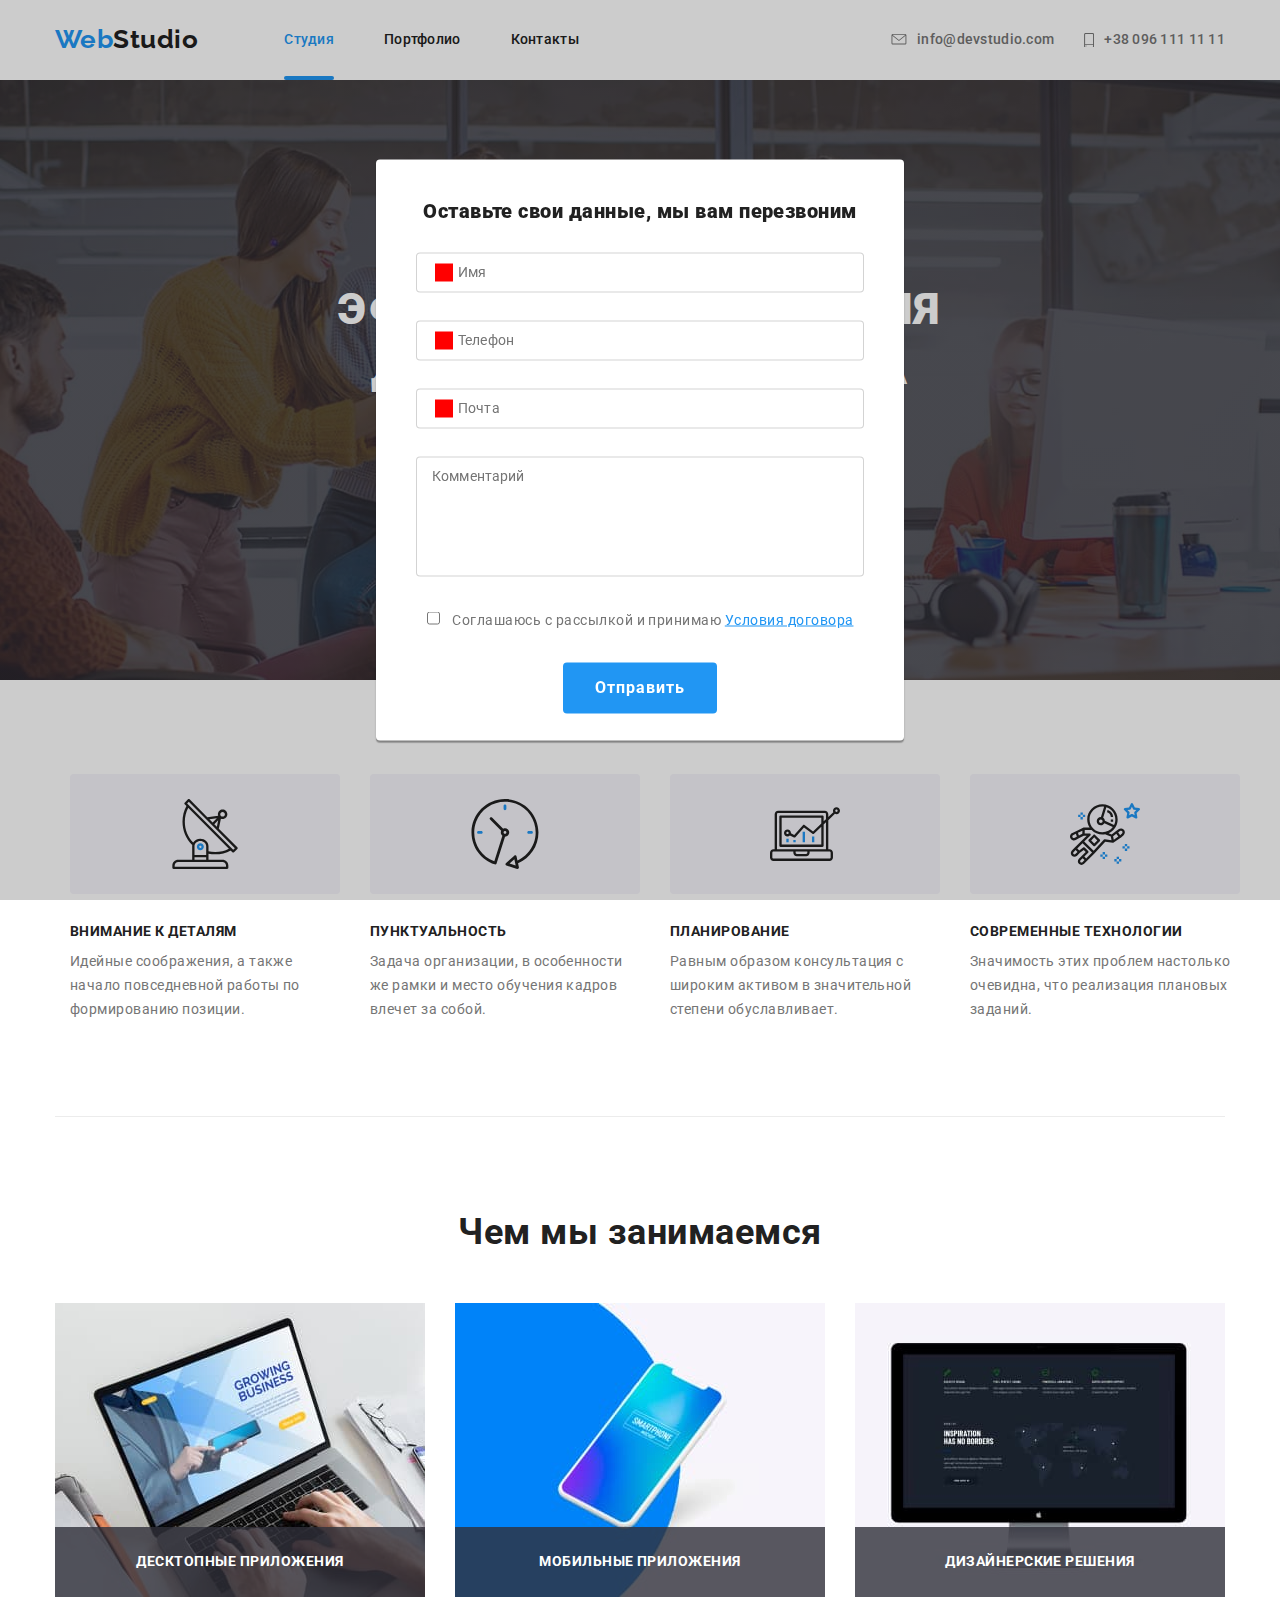
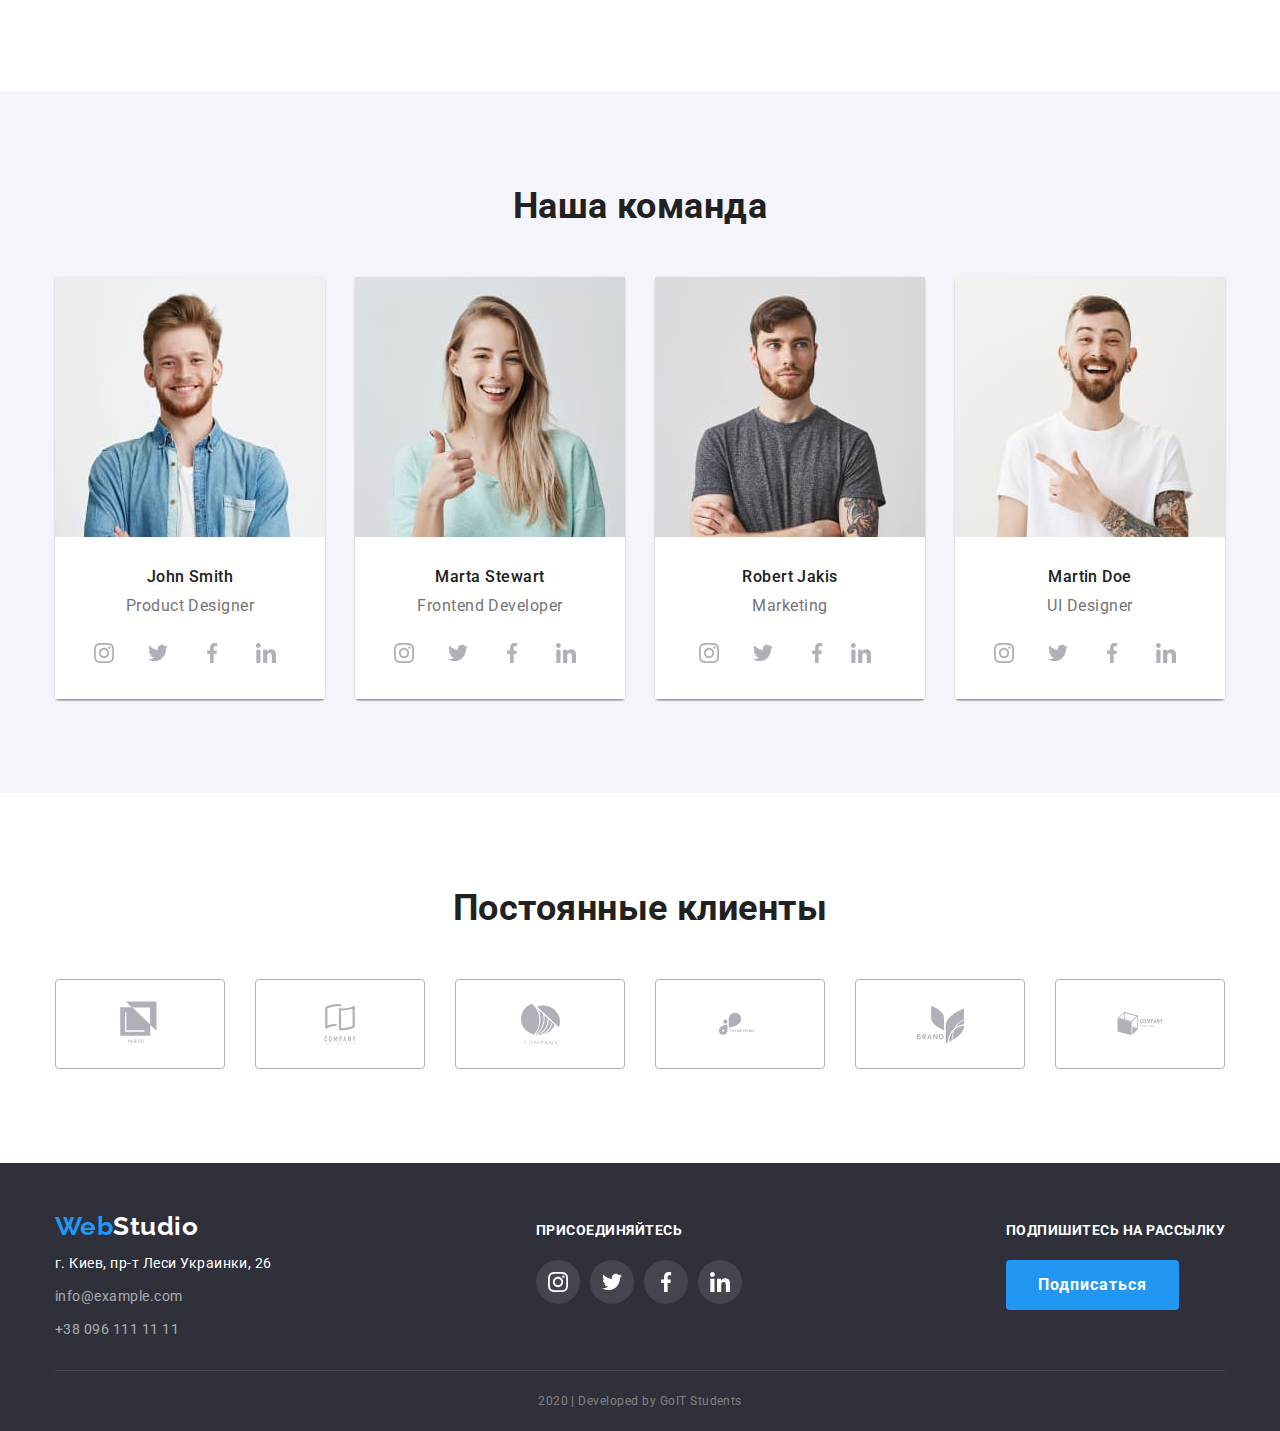
==== index.html @ 38ef2744 "modal" ====
<!DOCTYPE html>
<html lang="ru">
  <head>
    <meta charset="UTF-8" />
    <meta name="viewport" content="width=device-width, initial-scale=1.0" />
    <title>Document</title>
    <link
      href="https://fonts.googleapis.com/css2?family=Raleway:wght@700&family=Roboto:wght@400;500;700;900&display=swap"
      rel="stylesheet"
    />
    <link
      rel="stylesheet"
      href="https://cdnjs.cloudflare.com/ajax/libs/modern-normalize/0.6.0/modern-normalize.min.css"
    />
    <link rel="stylesheet" href="./css/styles.css" />
  </head>
  <body>
    <!--site header-->
    <header class="page-header">
      <div class="container main-nav">
        <nav class="nav">
          <a href="./index.html" class="logo">
            <span class="accent">Web</span>Studio
          </a>
          <ul class="site-nav">
            <li class="item">
              <a class="link current" href="">Студия </a>
            </li>
            <li class="item">
              <a class="link" href="./portfolio.html">Портфолио </a>
            </li>
            <li class="item">
              <a class="link" href="">Контакты </a>
            </li>
          </ul>
        </nav>

        <ul class="contact">
          <li class="item">
            <a class="link" href="mailto:info@devstudio.com">
              <svg class="link-icon" width="16" height="11.2">
                <use href="./images/sprite.svg#icon-envelope"></use>
              </svg>
              info@devstudio.com
            </a>
          </li>
          <li class="item">
            <a class="link" href="tel:+380961111111">
              <svg class="link-icon" width="10" height="14.94">
                <use href="./images/sprite.svg#icon-smartphone"></use>
              </svg>
              +38 096 111 11 11
            </a>
          </li>
        </ul>
      </div>
    </header>

    <main>
      <!--Hero-->
      <section class="hero">
        <div class="overlay">
          <h1 class="hero-title">
            эффективные решения <br />
            для вашего бизнеса
          </h1>
          <button data-modal-open>Заказать услугу</button>
        </div>
      </section>

      <!--Features-->
      <div class="container">
        <section class="section border">
          <!-- <h2 class="section-title">Приемущества</h2> -->
          <ul class="container features">
            <li class="item">
              <div class="features-block">
                <svg class="features-icon">
                  <use href="./images/sprite.svg#icon-antenna"></use>
                </svg>
              </div>
              <h3 class="section-subtitle">Внимание к деталям</h3>
              <p class="section-text">
                Идейные соображения, а также начало повседневной работы по
                формированию позиции.
              </p>
            </li>
            <li class="item">
              <div class="features-block">
                <svg class="features-icon">
                  <use href="./images/sprite.svg#icon-clock"></use>
                </svg>
              </div>
              <h3 class="section-subtitle">Пунктуальность</h3>
              <p class="section-text">
                Задача организации, в особенности же рамки и место обучения
                кадров влечет за собой.
              </p>
            </li>
            <li class="item">
              <div class="features-block">
                <svg class="features-icon">
                  <use href="./images/sprite.svg#icon-diagram"></use>
                </svg>
              </div>
              <h3 class="section-subtitle">Планирование</h3>
              <p class="section-text">
                Равным образом консультация с широким активом в значительной
                степени обуславливает.
              </p>
            </li>
            <li class="item">
              <div class="features-block">
                <svg class="features-icon">
                  <use href="./images/sprite.svg#icon-astronaut"></use>
                </svg>
              </div>
              <h3 class="section-subtitle">Современные технологии</h3>
              <p class="section-text">
                Значимость этих проблем настолько очевидна, что реализация
                плановых заданий.
              </p>
            </li>
          </ul>
        </section>
      </div>
      <section class="section">
        <div class="container">
          <h2 class="section-title">Чем мы занимаемся</h2>
          <ul class="works">
            <li class="item">
              <a href="">
                <div class="desktop"></div>
                <div class="section-caption">
                  <p class="caption-text">Десктопные приложения</p>
                </div>
              </a>
            </li>
            <li class="item">
              <a href="">
                <div class="mobile"></div>
                <div class="section-caption">
                  <p class="caption-text">Мобильные приложения</p>
                </div>
              </a>
            </li>
            <li class="item">
              <a href="">
                <div class="design"></div>
                <div class="section-caption">
                  <p class="caption-text">Дизайнерские решения</p>
                </div>
              </a>
            </li>
          </ul>
        </div>
      </section>

      <!--Team-->
      <section class="section our">
        <div class="container">
          <h2 class="section-title">Наша команда</h2>
          <ul class="team">
            <li class="item">
              <img
                class="team-foto"
                src="./images/John_Smith.jpg"
                alt="John Smith на фото"
              />
              <div class="team-cards">
                <h3 class="section-heading">John Smith</h3>
                <p class="section-headline">Product Designer</p>
                <ul class="team-social">
                  <li class="team-link">
                    <a href="" class="social-block">
                      <svg width="20" height="20" class="social-links">
                        <use href="./images/sprite.svg#icon-instagram"></use>
                      </svg>
                    </a>
                  </li>
                  <li class="team-link">
                    <a href="" aria-label="иконка твиттер" class="social-block">
                      <svg width="20" height="20" class="social-links">
                        <use href="./images/sprite.svg#icon-twitter"></use>
                      </svg>
                    </a>
                  </li>
                  <li class="team-link">
                    <a href="" aria-label="иконка фейсбук" class="social-block">
                      <svg width="20" height="20" class="social-links">
                        <use href="./images/sprite.svg#icon-facebook"></use>
                      </svg>
                    </a>
                  </li>
                  <li class="team-link">
                    <a
                      href=""
                      aria-label="иконка линкедин"
                      class="social-block"
                    >
                      <svg width="20" height="20" class="social-links">
                        <use href="./images/sprite.svg#icon-linkedin"></use>
                      </svg>
                    </a>
                  </li>
                </ul>
              </div>
            </li>

            <li class="item">
              <img
                class="team-foto"
                src="./images/Marta_Stewart.jpg"
                alt="Marta Stewart на фото"
              />
              <div class="team-cards">
                <h3 class="section-heading">Marta Stewart</h3>
                <p class="section-headline">Frontend Developer</p>
                <ul class="team-social">
                  <li class="team-link">
                    <a href="" class="social-block">
                      <svg width="20" height="20" class="social-links">
                        <use href="./images/sprite.svg#icon-instagram"></use>
                      </svg>
                    </a>
                  </li>
                  <li class="team-link">
                    <a href="" class="social-block">
                      <svg width="20" height="20" class="social-links">
                        <use href="./images/sprite.svg#icon-twitter"></use>
                      </svg>
                    </a>
                  </li>
                  <li class="team-link">
                    <a href="" class="social-block">
                      <svg width="20" height="20" class="social-links">
                        <use href="./images/sprite.svg#icon-facebook"></use>
                      </svg>
                    </a>
                  </li>
                  <li class="team-link">
                    <a href="" class="social-block">
                      <svg width="20" height="20" class="social-links">
                        <use href="./images/sprite.svg#icon-linkedin"></use>
                      </svg>
                    </a>
                  </li>
                </ul>
              </div>
            </li>

            <li class="item">
              <img
                class="team-foto"
                src="./images/Robert_Jakis.jpg"
                alt="Robert Jakis на фото"
              />
              <div class="team-cards">
                <h3 class="section-heading">Robert Jakis</h3>
                <p class="section-headline">Marketing</p>
                <ul class="team-social">
                  <li class="team-link">
                    <a
                      href=""
                      aria-label="иконка instagtam"
                      class="social-block"
                    >
                      <svg width="20" height="20" class="social-links">
                        <use href="./images/sprite.svg#icon-instagram"></use>
                      </svg>
                    </a>
                  </li>
                  <li class="team-link">
                    <a href="" class="social-block">
                      <svg width="20" height="20" class="social-links">
                        <use href="./images/sprite.svg#icon-twitter"></use>
                      </svg>
                    </a>
                  </li>
                  <li class="link">
                    <a href="" class="social-block">
                      <svg width="20" height="20" class="social-links">
                        <use href="./images/sprite.svg#icon-facebook"></use>
                      </svg>
                    </a>
                  </li>
                  <li class="team-link">
                    <a href="" class="social-block">
                      <svg width="20" height="20" class="social-links">
                        <use href="./images/sprite.svg#icon-linkedin"></use>
                      </svg>
                    </a>
                  </li>
                </ul>
              </div>
            </li>

            <li class="item">
              <img
                class="team-foto"
                src="./images/Martin_Doe.jpg"
                alt="Martin Doe на фото"
              />
              <div class="team-cards">
                <h3 class="section-heading">Martin Doe</h3>
                <p class="section-headline">UI Designer</p>
                <ul class="team-social">
                  <li class="team-link">
                    <a href="" class="social-block">
                      <svg width="20" height="20" class="social-links">
                        <use href="./images/sprite.svg#icon-instagram"></use>
                      </svg>
                    </a>
                  </li>
                  <li class="team-link">
                    <a href="" class="social-block">
                      <svg width="20" height="20" class="social-links">
                        <use href="./images/sprite.svg#icon-twitter"></use>
                      </svg>
                    </a>
                  </li>
                  <li class="team-link">
                    <a href="" class="social-block">
                      <svg width="20" height="20" class="social-links">
                        <use href="./images/sprite.svg#icon-facebook"></use>
                      </svg>
                    </a>
                  </li>
                  <li class="team-link">
                    <a href="" class="social-block">
                      <svg width="20" height="20" class="social-links">
                        <use href="./images/sprite.svg#icon-linkedin"></use>
                      </svg>
                    </a>
                  </li>
                </ul>
              </div>
            </li>
          </ul>
        </div>
      </section>

      <!--Clients-->
      <section class="section">
        <div class="container">
          <h2 class="section-title">Постоянные клиенты</h2>
          <ul class="clients">
            <li class="company">
              <a href="" class="client-block">
                <svg width="44.27" height="49.23">
                  <use href="./images/sprite.svg#icon-Client1"></use>
                </svg>
              </a>
            </li>
            <li class="company">
              <a href="" class="client-block">
                <svg width="40" height="52">
                  <use href="./images/sprite.svg#icon-Client2"></use>
                </svg>
              </a>
            </li>
            <li class="company">
              <a href="" class="client-block">
                <svg width="41" height="42.6">
                  <use href="./images/sprite.svg#icon-Client3"></use>
                </svg>
              </a>
            </li>
            <li class="company">
              <a href="" class="client-block">
                <svg width="79.66" height="42.02">
                  <use href="./images/sprite.svg#icon-Client4"></use>
                </svg>
              </a>
            </li>
            <li class="company">
              <a href="" class="client-block">
                <svg width="59" height="47">
                  <use href="./images/sprite.svg#icon-Client5"></use>
                </svg>
              </a>
            </li>
            <li class="company">
              <a href="" class="client-block">
                <svg width="88.48" height="45.44">
                  <use href="./images/sprite.svg#icon-Client6"></use>
                </svg>
              </a>
            </li>
          </ul>
        </div>
      </section>
    </main>
    <!--Footer-->
    <footer class="footer">
      <div class="container footer-main">
        <div class="footer-item">
          <div class="footer-nav">
            <a class="logo" href="./index.html">
              <span class="accent">Web</span>Studio
            </a>
          </div>
          <ul class="footer-contact">
            <li class="adress">г. Киев, пр-т Леси Украинки, 26</li>
            <li>
              <a class="mail" href="mailto:info@devstudio.com">
                info@example.com
              </a>
            </li>
            <li>
              <a class="phone" href="tel:+380961111111"> +38 096 111 11 11 </a>
            </li>
          </ul>
        </div>
        <div class="footer-social">
          <div class="social">
            <p class="title">присоединяйтесь</p>
          </div>
          <ul class="social-icon">
            <li class="footer-icon">
              <a href="" class="footer-block">
                <svg width="20" height="20" class="footer-links">
                  <use href="./images/sprite.svg#icon-instagram"></use>
                </svg>
              </a>
            </li>
            <li class="footer-icon">
              <a href="" class="footer-block">
                <svg width="20" height="20" class="footer-links">
                  <use href="./images/sprite.svg#icon-twitter"></use>
                </svg>
              </a>
            </li>
            <li class="footer-icon">
              <a href="" class="footer-block">
                <svg width="20" height="20" class="footer-links">
                  <use href="./images/sprite.svg#icon-facebook"></use>
                </svg>
              </a>
            </li>
            <li class="footer-icon">
              <a href="" class="footer-block">
                <svg width="20" height="20" class="footer-links">
                  <use href="./images/sprite.svg#icon-linkedin"></use>
                </svg>
              </a>
            </li>
          </ul>
        </div>
          <div class="footer-subscription">
            <div class="subscription">
              <div>
                <p class="title">подпишитесь на рассылку</p>
              </div>
                <div>
                  <a href="" class="footer-button">Подписаться</a>
                </div>
            </div>
          </div>
        </div>
          <div class="container copyright">
            <p class="copyright">2020 | Developed by GoIT Students</p>
          </div>
        
    </footer>

    <!--Modal-->

    <div class="backdrop data-modal">
      <div class="modal">
        <form class="js-speaker-form" autocomplete="off">
          <div class="form-text">
            <b>Оставьте свои данные, мы вам перезвоним</b>
          </div>
          <div class="form-field">
            <input type="text"  class="form-input" name="name" id="name" placeholder=" ">
            <label for="name" class="form-label">Имя</label>
            <span class="form-icon"></span>
          </div>
          <div class="form-field">
            <input type="tel" class="form-input" name="tel" id="tel" placeholder=" ">
            <label for="tel" class="form-label">Телефон</label>
            <span class="form-icon"></span>
          </div>
          <div class="form-field">
            <input type="email" class="form-input" name="mail" id="mail" placeholder=" ">
            <label for="mail" class="form-label">Почта</label>
            <span class="form-icon"></span>
          </div>
          <div class="form-field">
            <textarea name="comment" class="form-textarea" id="comment" placeholder=" "></textarea>
            <label for="comment" class="form-comment">Комментарий</label>
          </div>
          <div class="form-policy">
            <input type="checkbox" name="policy" id="policy" placeholder=" ">
            <label for="policy">Соглашаюсь с рассылкой и принимаю
              <a href="" class="contract">Условия договора</a>
            </label>
          </div>
        
          <button class="button" type="submit">Отправить</button>
        </form>
      </div>
    </div>

    <!-- Script -->

    <script src="./js/modal.js"> 
    </script>
    </body>
  </body>
</html>
---- css/styles.css ----
/* main text color #212121 */

/* secondary text color #757575 */

/* background color #FFFFFF * /

/* secondary background color #F5F4FA */

/* accent color #2196F3 * /

/* footer navigation color rgba(255, 255, 255, 0.6) * /

/* coryright color rgba(255, 255, 255, 0.4) */

:root {
  --primary-text-color: #212121;
  --secondary-text-color: #757575;
  --background-color: #ffffff;
  --secondary-background-color: #f5f4fa;
  --accent-color: #2196f3;
  --footer-navigation-color: rgba(255, 255, 255, 0.6);
  --copyright-color: rgba(255, 255, 255, 0.4);
  --icon-color: #afb1b8;
}

/* Html */
html {
  box-sizing: border-box;
}
*,
*::before,
*::after {
  box-sizing: inherit;
}

/* Container */
.container {
  margin-left: auto;
  margin-right: auto;
  width: 1200px;
  padding-left: 15px;
  padding-right: 15px;
  /* outline: 1px solid red; */
}

/* Body */
body {
  font-family: Roboto, sans-serif;
  letter-spacing: 0.03em;

  color: var(--primary-text-color);
  background-color: var(--background-color);
}

/* ul */
ul {
  padding: 0px;
  margin: 0px;

  list-style: none;
}

a {
  text-decoration: none;
}

img {
  display: block;
  max-width: 100%;
  height: auto;
}

/* Logo */
.logo {
  font-family: Raleway, sans-serif;
  font-weight: 700;
  font-size: 26px;
  line-height: 1.2;

  color: var(--primary-text-color);

  transition: color 250ms cubic-bezier(0.4, 0, 0.2, 1);
}

.logo .accent {
  color: var(--accent-color);
}

.logo:focus {
  color: var(--accent-color);
}

/* Site-nav */
.site-nav {
  display: flex;
  margin-left: 86px;
}

.site-nav .item + .item {
  margin-left: 50px;
}

.site-nav .link {
  display: block;
  padding-top: 32px;
  padding-bottom: 32px;

  font-weight: 500;
  font-size: 14px;
  line-height: 1.14;
  letter-spacing: 0.02em;

  transition: color 250ms cubic-bezier(0.4, 0, 0.2, 1);

  color: var(--primary-text-color);
}

.site-nav .link:hover,
.site-nav .link:focus,
.site-nav .link:active {
  color: var(--accent-color);
}

.site-nav .link.current {
  position: relative;

  color: var(--accent-color);
}

.site-nav .link.current::after {
  position: absolute;
  bottom: 0px;
  border-radius: 2px;

  content: "";
  display: block;
  width: 100%;
  height: 4px;

  background-color: var(--accent-color);
}

/* Contact */
.contact {
  display: flex;
  margin-left: auto;
  align-items: center;
  justify-content: center;
}

.contact .item {
  display: flex;
}

.contact .item + .item {
  margin-left: 30px;
}

.contact .link {
  display: flex;
  align-items: center;
  justify-content: center;

  font-weight: 500;
  font-size: 14px;
  line-height: 1.14;
  letter-spacing: 0.02em;

  color: var(--secondary-text-color);

  transition: color 250ms cubic-bezier(0.4, 0, 0.2, 1);
}

.contact .link:hover,
.contact .link:focus {
  color: var(--accent-color);
}

.link-icon {
  fill: currentColor;
  margin-right: 10px;
}

/* Site header */
.main-nav {
  display: flex;
  align-items: center;
  justify-content: center;
}

.nav {
  display: flex;
  align-items: center;
}

/* Hero */

.hero-title {
  display: block;
  margin-top: 0px;
  margin-bottom: 56px;
  padding-top: 200px;

  font-weight: 900;
  font-size: 44px;
  line-height: 1.36;
  letter-spacing: 0.06em;
  text-transform: uppercase;

  color: var(--background-color);
}

.overlay {
  max-width: 1600px;
  height: 600px;
  margin-left: auto;
  margin-right: auto;

  background-size: cover;
  text-align: center;
  background-repeat: no-repeat;
  background-position: center;

  background-image: linear-gradient(
      rgba(47, 48, 58, 0.8),
      rgba(47, 48, 58, 0.8)
    ),
    url("../images/Header_img.jpg");
}

/* Modal */

.backdrop {
  position: fixed;
  top: 0;
  left: 0;

  width: 100%;
  height: 100%;

  background: rgba(0, 0, 0, 0.2);
}

.backdrop.is-hidden {
  opacity: 0;
  pointer-events: none;
}

.modal {
  position: absolute;
  top: 50%;
  left: 50%;
  transform: translate(-50%, -50%);

  width: 528px;
  height: 581px;

  border-radius: 4px;

  background: var(--background-color);
  box-shadow: 0px 2px 1px rgba(0, 0, 0, 0.2), 0px 1px 1px rgba(0, 0, 0, 0.14),
    0px 1px 3px rgba(0, 0, 0, 0.12);
}

form {
  margin-left: auto;
  margin-right: auto;
  padding: 40px;
  text-align: center;
}

.form-input {
  border-radius: 4px;
  padding-left: 42px;

  border: 1px solid rgba(33, 33, 33, 0.2);
  transition: border 250ms cubic-bezier(0.4, 0, 0.2, 1);
}

.form-input:focus,
.form-input:not(:placeholder-shown) {
  border: 1px solid var(--accent-color);
}

.form-input:focus + .form-label,
.form-input:not(:placeholder-shown) + .form-label {
  transform: translate(-26px, -40px);
  color: var(--accent-color);
}

.form-input:focus ~ .form-icon {
  background-color: var(--accent-color);
}

.form-label {
  position: absolute;
  top: 50%;
  left: 42px;
  transform: translateY(-50%);

  font-size: 14px;
  line-height: 1.14;
  letter-spacing: 0.01em;

  color: var(--secondary-text-color);

  transition: transform 250ms cubic-bezier(0.4, 0, 0.2, 1),
    color 250ms cubic-bezier(0.4, 0, 0.2, 1);
}

.form-icon {
  display: inline-block;

  position: absolute;
  top: 50%;
  left: 19px;
  transform: translateY(-50%);

  width: 18px;
  height: 18px;
  background-color: red;
}

.form-text {
  margin-top: 0;
  margin-bottom: 30px;

  text-align: center;
  font-weight: 700;
  font-size: 20px;
  line-height: 1.15;
}

.form-field {
  position: relative;
  margin-bottom: 28px;
}

.form-field input {
  width: 100%;
  height: 40px;

  border-radius: 4px;
}

textarea {
  box-sizing: border-box;
  width: 100%;
  height: 120px;
  resize: none;

  border-radius: 4px;

  border: 1px solid rgba(33, 33, 33, 0.2);
}

.form-textarea {
  position: relative;
  border-radius: 4px;

  border: 1px solid rgba(33, 33, 33, 0.2);
  transition: border 250ms cubic-bezier(0.4, 0, 0.2, 1);
}

.form-textarea:focus,
.form-textarea:not(:placeholder-shown) {
  border: 1px solid var(--accent-color);
}

.form-comment {
  position: absolute;
  top: 12px;
  left: 16px;

  font-size: 14px;
  line-height: 1.14;
  letter-spacing: 0.01em;

  color: var(--secondary-text-color);

  transition: transform 250ms cubic-bezier(0.4, 0, 0.2, 1),
    color 250ms cubic-bezier(0.4, 0, 0.2, 1);
}

.form-textarea:focus + .form-comment,
.form-textarea:not(:placeholder-shown) + .form-comment {
  transform: translateY(-32px);
  color: var(--accent-color);
}

.form-policy {
  margin-bottom: 30px;
}

.form-policy input[type="checkbox"] {
  margin: 0;
  padding: 0;
  margin-right: 8.48px;
}

.form-policy label {
  margin: 0;
  padding: 0;

  font-size: 14px;
  line-height: 1.7;

  color: var(--secondary-text-color);
}

.contract {
  text-decoration: underline;
  color: var(--accent-color);
}

/* Button */
button {
  padding: 6px 22px;

  border: 0px;
  border-radius: 4px;

  font-family: inherit;

  transition: color 250ms cubic-bezier(0.4, 0, 0.2, 1),
    background-color 250ms cubic-bezier(0.4, 0, 0.2, 1);

  color: var(--primary-text-color);
  background-color: var(--secondary-background-color);
}

button:last-child {
  margin-right: 0px;
}

button:hover,
button:focus {
  color: var(--background-color);
  background-color: var(--accent-color);
}

.button {
  display: inline-block;
  padding: 10px 32px;
  border-radius: 4px;

  font-weight: 700;
  font-size: 16px;
  line-height: 1.9;
  text-align: center;
  letter-spacing: 0.06em;

  color: var(--background-color);
  background-color: var(--accent-color);

  transition: color 250ms cubic-bezier(0.4, 0, 0.2, 1);
}

.button:focus {
  color: var(--accent-color);
}

.button-form {
  display: inline-block;
  padding: 10px 55px 10px 56px;
  border-radius: 4px;

  font-weight: 700;
  font-size: 16px;
  line-height: 1.9;
  text-align: center;
  letter-spacing: 0.06em;

  color: var(--background-color);
  background-color: var(--accent-color);

  box-shadow: 0px 4px 4px rgba(0, 0, 0, 0.15);

  transition: color 250ms cubic-bezier(0.4, 0, 0.2, 1);
}

.button-form:focus {
  color: var(--accent-color);
}

/* Features */
.features {
  display: flex;
  justify-content: center;
}
.features .item {
  width: 270px;
  margin-right: 30px;
}
.features .item:last-child {
  margin-right: 0px;
}

.features-block {
  display: flex;
  align-items: center;
  justify-content: center;

  margin-bottom: 30px;
  width: 270px;
  height: 120px;

  background-color: var(--secondary-background-color);
  border-radius: 4px;
}

.features-icon {
  width: 70px;
  height: 70px;
}

.section.border {
  border-bottom: 1px solid #ececec;
}

.section {
  padding-top: 94px;
  padding-bottom: 94px;
}

.section-title {
  margin-top: 0px;
  margin-bottom: 50px;

  font-weight: 700;
  font-size: 36px;
  line-height: 1.17;
  text-align: center;
}

.section-subtitle {
  margin-top: 0px;
  margin-bottom: 10px;

  font-weight: 700;
  font-size: 14px;
  line-height: 1.14;
  text-transform: uppercase;
}

.section-text {
  margin-top: 0px;
  margin-bottom: 0px;

  font-size: 14px;
  line-height: 1.71;

  color: var(--secondary-text-color);
}

.works {
  display: flex;
}

.works .item {
  position: relative;

  margin-right: 30px;
}
.works .item:last-child {
  margin-right: 0px;
}

.desktop {
  width: 370px;
  height: 294px;

  background-image: url("../images/Desktop_applications.jpg");
}

.mobile {
  width: 370px;
  height: 294px;

  background-image: url("../images/Mobile_applications.jpg");
}

.design {
  width: 370px;
  height: 294px;

  background-image: url("../images/Design_solutions.jpg");
}

.section-caption {
  position: absolute;
  bottom: 0;
  width: 100%;

  padding: 27px 0px;

  font-weight: 700;
  font-size: 14px;
  line-height: 1.14;
  text-align: center;
  text-transform: uppercase;

  color: var(--background-color);
  background-color: rgba(47, 48, 58, 0.8);
}

.caption-text {
  margin-top: 0px;
  margin-bottom: 0px;
}

/* Team */
.section.our {
  background-color: var(--secondary-background-color);
}

.team {
  display: flex;
}

.team > .item:last-child {
  margin-right: 0px;
}

.team > .item {
  margin-right: 30px;

  box-shadow: 0px 2px 1px rgba(0, 0, 0, 0.2), 0px 1px 1px rgba(0, 0, 0, 0.14),
    0px 1px 3px rgba(0, 0, 0, 0.12);
  border-radius: 4px;
}

.team-cards {
  height: 162px;

  background-color: #fff;
}

.team-social .link:last-child {
  margin-right: 0px;
}

.social-block {
  display: flex;
  align-items: center;
  justify-content: center;
  width: 44px;
  height: 44px;
  border-radius: 50%;

  fill: var(--icon-color);
  background-color: var(--background-color);

  transition: fill 250ms cubic-bezier(0.4, 0, 0.2, 1),
    background-color 250ms cubic-bezier(0.4, 0, 0.2, 1);
}

.social-block:hover,
.social-block:focus {
  fill: var(--background-color);
  background-color: var(--accent-color);
}

.section-heading {
  margin-top: 0px;
  margin-bottom: 10px;
  padding-top: 30px;

  font-weight: 500;
  font-size: 16px;
  line-height: 1.19;
  text-align: center;
}

.section-headline {
  margin-top: 0px;
  margin-bottom: 16px;

  font-size: 16px;
  line-height: 1.19;
  text-align: center;

  color: var(--secondary-text-color);
}

/* Clients */

.clients {
  display: flex;
}
.clients > .company {
  display: flex;
  margin-right: 30px;
  text-align: center;
}
.clients > .company:last-child {
  margin-right: 0px;
}

.client-block {
  display: flex;
  align-items: center;
  justify-content: center;

  width: 170px;
  height: 90px;
  border-radius: 4px;

  transition: fill 250ms cubic-bezier(0.4, 0, 0.2, 1),
    border 250ms cubic-bezier(0.4, 0, 0.2, 1);

  fill: var(--icon-color);
  border: 1px solid var(--icon-color);
}

.client-block:hover,
.client-block:focus {
  fill: var(--accent-color);
  border: 1px solid var(--accent-color);
}

/* Footer */

.footer {
  background-color: #2f303a;
}

.footer-main {
  display: flex;
  align-items: baseline;
  justify-content: space-between;

  background-color: #2f303a;
}

.team-social {
  display: flex;
  justify-content: center;
}

.team-social .team-link {
  margin-right: 10px;
}

.footer .logo {
  display: inline-block;
  margin-bottom: 10px;
  padding-top: 48px;

  transition: color 250ms cubic-bezier(0.4, 0, 0.2, 1);

  color: var(--background-color);
}

.footer .logo:focus {
  color: var(--accent-color);
}

.footer-contact .adress {
  display: block;
  margin-bottom: 9px;
  margin-top: 0px;

  font-size: 14px;
  line-height: 1.71;

  color: var(--background-color);
}

.footer-contact .mail {
  display: block;
  margin-bottom: 9px;
  margin-top: 0px;

  font-size: 14px;
  line-height: 1.71;

  color: var(--footer-navigation-color);
}

.footer-contact .phone {
  display: block;
  margin-bottom: 28px;
  margin-top: 0px;

  font-size: 14px;
  line-height: 1.71;

  color: var(--footer-navigation-color);
}

.social-icon {
  display: flex;
}

.social-icon > .footer-icon:last-child {
  margin-right: 0px;
}

.social-icon > .footer-icon {
  margin-right: 10px;
}

.footer-block {
  display: flex;
  align-items: center;
  justify-content: center;
  width: 44px;
  height: 44px;
  border-radius: 50%;

  fill: var(--background-color);
  background-color: rgba(255, 255, 255, 0.1);

  transition: fill 250ms cubic-bezier(0.4, 0, 0.2, 1),
    background-color 250ms cubic-bezier(0.4, 0, 0.2, 1);
}

.footer-block:hover,
.footer-block:focus {
  fill: var(--background-color);
  background-color: var(--accent-color);
}

.footer .title {
  display: inline-block;
  margin-bottom: 21px;
  margin-top: 0px;

  font-weight: 700;
  font-size: 14px;
  line-height: 1.14;
  text-transform: uppercase;

  color: var(--background-color);
}

.footer-button {
  display: inline-block;
  padding: 10px 32px;
  border-radius: 4px;

  font-weight: 700;
  font-size: 16px;
  line-height: 1.9;
  text-align: center;
  letter-spacing: 0.06em;

  color: var(--background-color);
  background-color: var(--accent-color);
}

.footer .copyright {
  text-align: center;

  font-size: 12px;
  line-height: 2;

  color: var(--copyright-color);
}

.container .copyright {
  display: flex;
  justify-content: center;
  padding-top: 18px;
  padding-bottom: 18px;
  margin-top: 0px;
  margin-bottom: 0px;

  border-top: 1px solid rgba(255, 255, 255, 0.1);
}

/* Portfolio.html */
.portfolio.page-header {
  border-bottom: 1px solid #ececec;
}

.portfolio.main {
  padding-top: 93px;
  padding-bottom: 94px;
}

.filter-button {
  display: flex;
  justify-content: center;
  margin-bottom: 50px;
}
.filter-button > .item + .item {
  margin-left: 8px;
}

.filter {
  display: flex;
  flex-wrap: wrap;
}

.filter .card {
  width: 370px;
  margin-right: 30px;
  margin-bottom: 30px;
}

.filter .card:nth-child(3n) {
  margin-right: 0px;
}
.filter .card:nth-last-child(-n + 3) {
  margin-bottom: 0px;
}

.card:hover,
.card:focus {
  box-shadow: 1px 4px 6px rgba(0, 0, 0, 0.16), 0px 4px 4px rgba(0, 0, 0, 0.06),
    0px 1px 1px rgba(0, 0, 0, 0.12);
}

.card {
  margin-right: 8px;
  border-radius: 4px;

  transition: box-shadow 250ms cubic-bezier(0.4, 0, 0.2, 1);
}

.card:last-child {
  margin-right: 0px;
}

.card-link {
  display: block;
}

.card-link:hover .description,
.card-link:focus .description {
  transform: translateY(0);
}

.card-foto {
  position: relative;

  overflow: hidden;
}

.card-content {
  padding: 24px 20px;
  border: 1px solid #eeeeee;
}

.filter .title {
  margin-top: 0px;
  margin-bottom: 4px;

  font-weight: 700;
  font-size: 18px;
  line-height: 2;
  letter-spacing: 0.06em;

  color: var(--primary-text-color);
}

.filter .text {
  margin-top: 0px;
  margin-bottom: 0px;

  font-size: 16px;
  line-height: 1.88;

  color: var(--secondary-text-color);
}

.description {
  position: absolute;
  top: 0;
  margin: 0;
  padding: 63px 24px;
  width: 100%;
  height: 100%;

  font-size: 18px;
  line-height: 1.56;

  transform: translateY(100%);

  transition: transform 250ms cubic-bezier(0.4, 0, 0.2, 1);

  color: var(--background-color);
  background-color: rgba(33, 150, 243, 0.9);
}
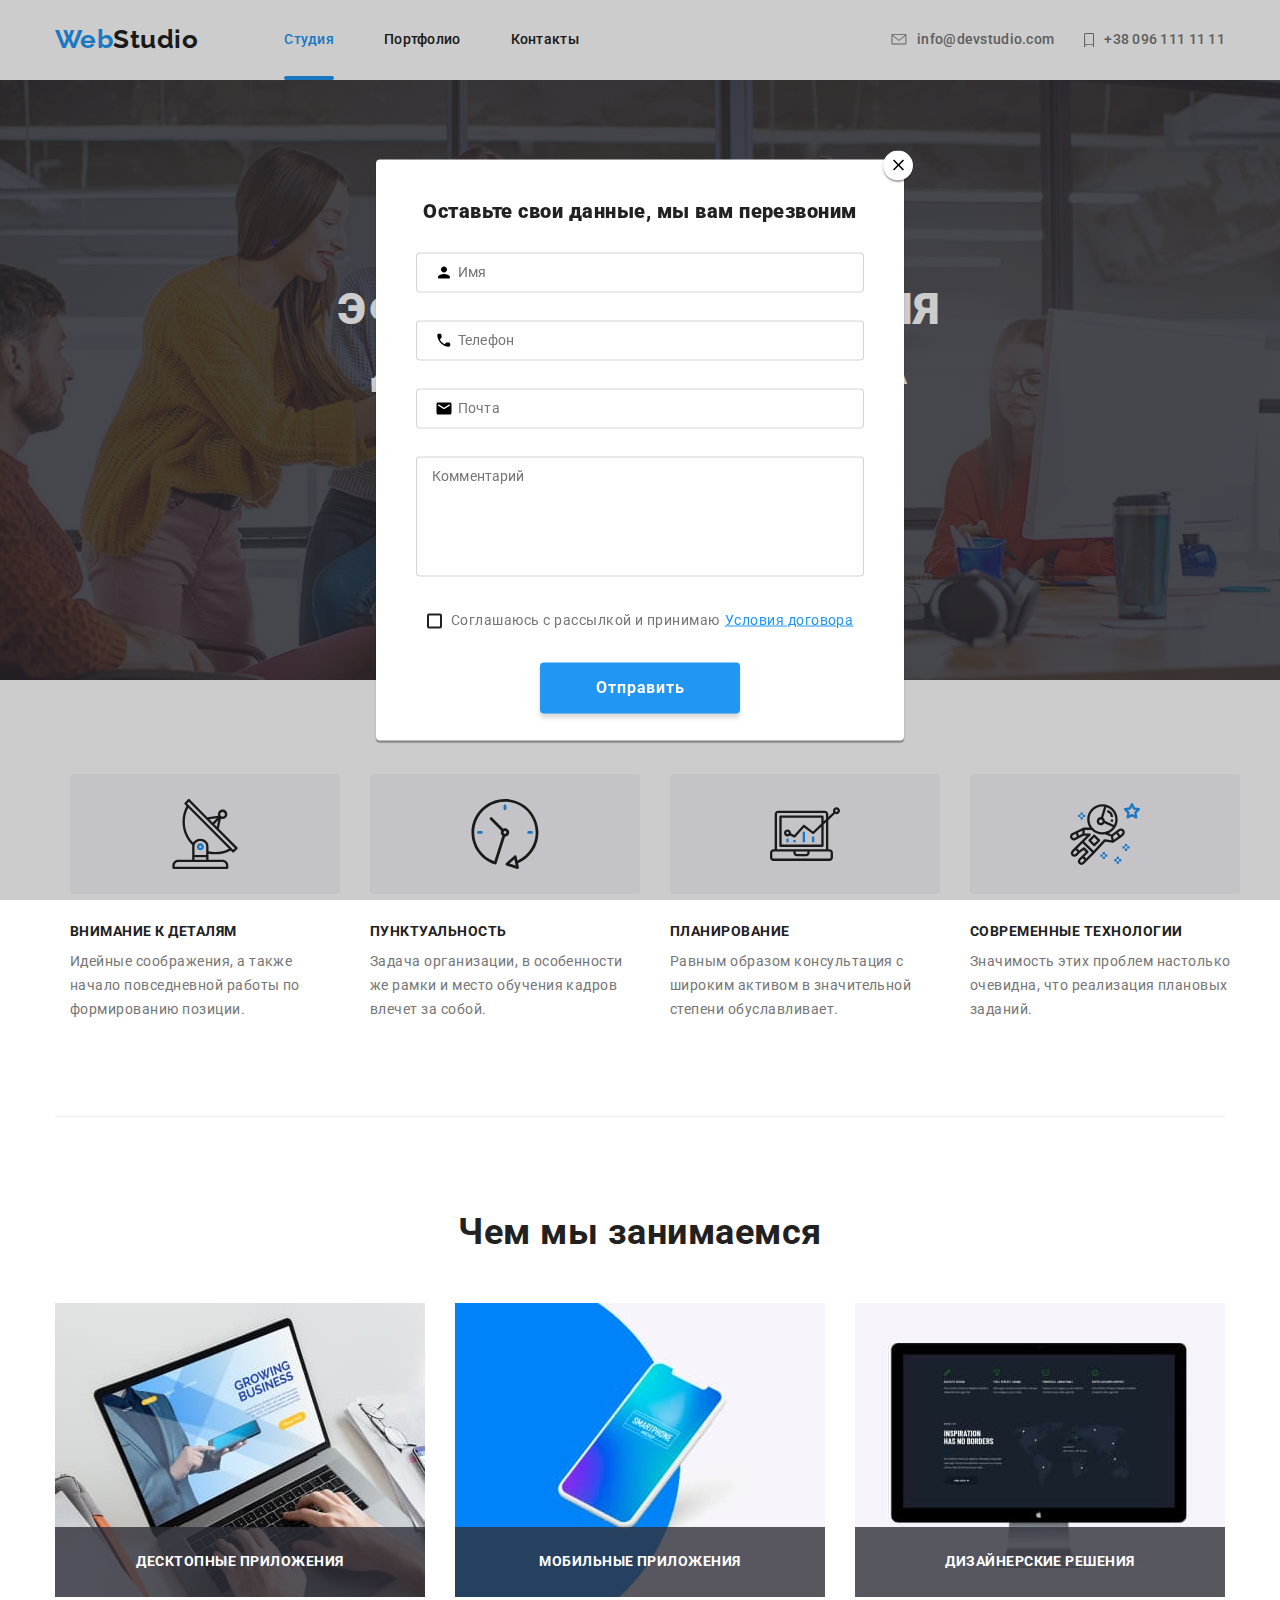
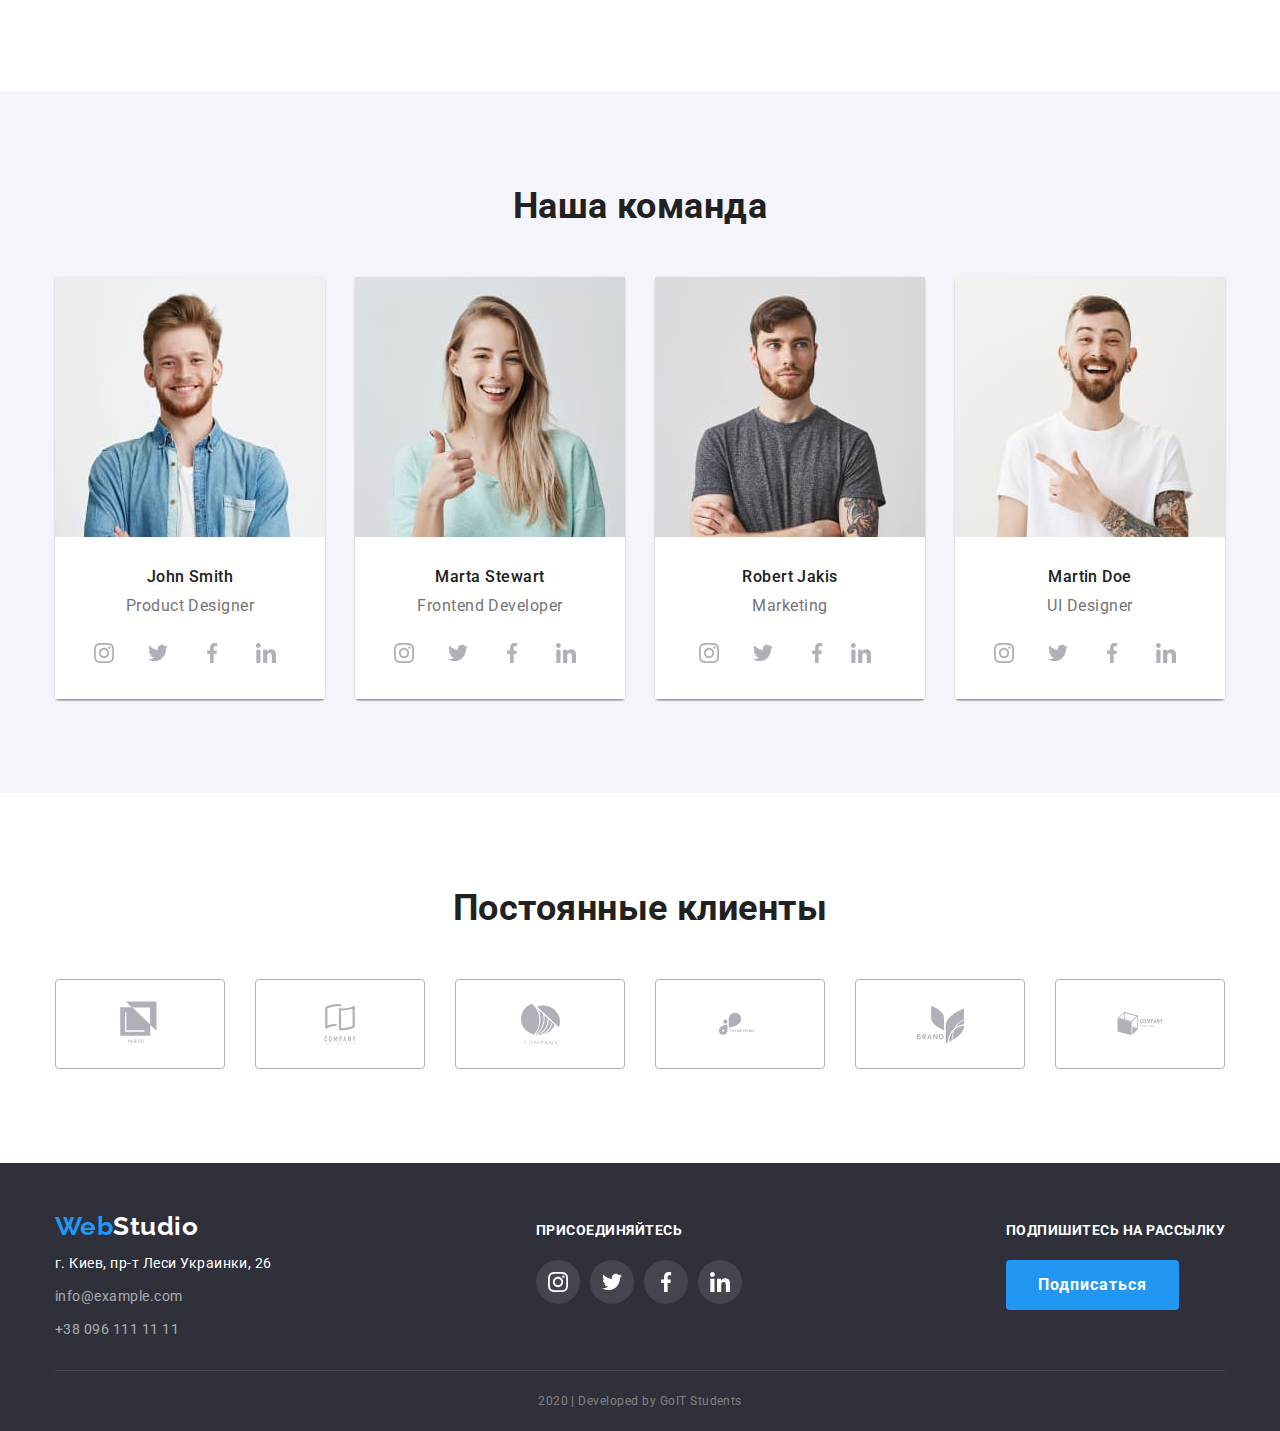
==== commit 551b9e82: "modal finish" ====
--- a/index.html
+++ b/index.html
@@ -64,7 +64,7 @@
             эффективные решения <br />
             для вашего бизнеса
           </h1>
-          <button data-modal-open>Заказать услугу</button>
+          <button data-modal-open class="button-hero" type="button" >Заказать услугу</button>
         </div>
       </section>
 
@@ -468,6 +468,9 @@
 
     <div class="backdrop data-modal">
       <div class="modal">
+        <button data-modal-close class="exit-modal" type="button">
+        </button>
+
         <form class="js-speaker-form" autocomplete="off">
           <div class="form-text">
             <b>Оставьте свои данные, мы вам перезвоним</b>
@@ -475,30 +478,38 @@
           <div class="form-field">
             <input type="text"  class="form-input" name="name" id="name" placeholder=" ">
             <label for="name" class="form-label">Имя</label>
-            <span class="form-icon"></span>
+            <svg class="form-icon">
+              <use href="./images/sprite.svg#icon-person"></use>
+            </svg>
           </div>
           <div class="form-field">
             <input type="tel" class="form-input" name="tel" id="tel" placeholder=" ">
             <label for="tel" class="form-label">Телефон</label>
-            <span class="form-icon"></span>
+            <svg class="form-icon">
+              <use href="./images/sprite.svg#icon-phone"></use>
+            </svg>
           </div>
           <div class="form-field">
             <input type="email" class="form-input" name="mail" id="mail" placeholder=" ">
             <label for="mail" class="form-label">Почта</label>
-            <span class="form-icon"></span>
+            <svg class="form-icon">
+              <use href="./images/sprite.svg#icon-email"></use>
+            </svg>
           </div>
           <div class="form-field">
             <textarea name="comment" class="form-textarea" id="comment" placeholder=" "></textarea>
             <label for="comment" class="form-comment">Комментарий</label>
           </div>
-          <div class="form-policy">
-            <input type="checkbox" name="policy" id="policy" placeholder=" ">
-            <label for="policy">Соглашаюсь с рассылкой и принимаю
-              <a href="" class="contract">Условия договора</a>
+          <div class="form-field">
+            <input class="checkbox" type="checkbox" name="policy" id="policy">
+            <label for="policy" class="form-policy">
+              <a href="" class="contract"> Условия договора 
+              </a> Соглашаюсь с рассылкой и принимаю
             </label>
           </div>
         
-          <button class="button" type="submit">Отправить</button>
+          <button class="button-form" type="submit">Отправить</button>
+         
         </form>
       </div>
     </div>
--- a/css/styles.css
+++ b/css/styles.css
@@ -285,11 +285,11 @@
 .form-input:focus + .form-label,
 .form-input:not(:placeholder-shown) + .form-label {
   transform: translate(-26px, -40px);
-  color: var(--accent-color);
+  fill: var(--accent-color);
 }
 
 .form-input:focus ~ .form-icon {
-  background-color: var(--accent-color);
+  fill: var(--accent-color);
 }
 
 .form-label {
@@ -318,7 +318,6 @@
 
   width: 18px;
   height: 18px;
-  background-color: red;
 }
 
 .form-text {
@@ -355,7 +354,6 @@
 }
 
 .form-textarea {
-  position: relative;
   border-radius: 4px;
 
   border: 1px solid rgba(33, 33, 33, 0.2);
@@ -389,32 +387,63 @@
 }
 
 .form-policy {
+  display: flex;
+  justify-content: center;
+  flex-direction: row-reverse;
+  align-items: center;
+
   margin-bottom: 30px;
-}
-
-.form-policy input[type="checkbox"] {
-  margin: 0;
-  padding: 0;
+
+  font-size: 14px;
+  line-height: 1.7;
+
+  color: var(--secondary-text-color);
+}
+
+.form-policy::after {
+  content: "";
+  display: inline-block;
+
   margin-right: 8.48px;
-}
-
-.form-policy label {
-  margin: 0;
-  padding: 0;
-
-  font-size: 14px;
-  line-height: 1.7;
-
-  color: var(--secondary-text-color);
+  left: 0;
+
+  width: 15.9px;
+  height: 15px;
+
+  border-radius: 2px;
+  border: 2px solid var(--primary-text-color);
+  background-color: var(--background-color);
+
+  transition: border 250ms cubic-bezier(0.4, 0, 0.2, 1),
+    background-color 250ms cubic-bezier(0.4, 0, 0.2, 1);
+}
+
+.checkbox {
+  -webkit-appearence: none;
+  -moz-appearence: none;
+  appearance: none;
+  display: none;
+}
+
+.checkbox:checked + .form-policy::after {
+  background-size: contain;
+  background-origin: border-box;
+
+  border: 2px solid var(--accent-color);
+
+  background-color: var(--accent-color);
+  background-image: url("../images/check.svg");
 }
 
 .contract {
+  display: inline-block;
+  padding-left: 5px;
   text-decoration: underline;
   color: var(--accent-color);
 }
 
 /* Button */
-button {
+.button-portfolio {
   padding: 6px 22px;
 
   border: 0px;
@@ -429,20 +458,21 @@
   background-color: var(--secondary-background-color);
 }
 
-button:last-child {
+.button-portfolio:last-child {
   margin-right: 0px;
 }
 
-button:hover,
-button:focus {
+.button-portfolio:hover,
+.button-portfolio:focus {
   color: var(--background-color);
   background-color: var(--accent-color);
 }
 
-.button {
+.button-hero {
   display: inline-block;
   padding: 10px 32px;
   border-radius: 4px;
+  border: 0px;
 
   font-weight: 700;
   font-size: 16px;
@@ -463,7 +493,9 @@
 .button-form {
   display: inline-block;
   padding: 10px 55px 10px 56px;
-  border-radius: 4px;
+
+  border-radius: 4px;
+  border: 0px;
 
   font-weight: 700;
   font-size: 16px;
@@ -481,6 +513,31 @@
 
 .button-form:focus {
   color: var(--accent-color);
+}
+
+.exit-modal {
+  position: absolute;
+  display: block;
+  top: 0;
+  right: 0;
+
+  width: 30px;
+  height: 30px;
+
+  border: 0px;
+  border-radius: 50%;
+
+  transform: translate(9px, -9px);
+
+  background-image: url("../images/close.svg");
+  background-size: 18px, 18px;
+  background-repeat: no-repeat;
+  background-position: center;
+
+  background-color: var(--background-color);
+
+  box-shadow: 0px 2px 1px rgba(0, 0, 0, 0.2), 0px 1px 1px rgba(0, 0, 0, 0.14),
+    0px 1px 3px rgba(0, 0, 0, 0.12);
 }
 
 /* Features */
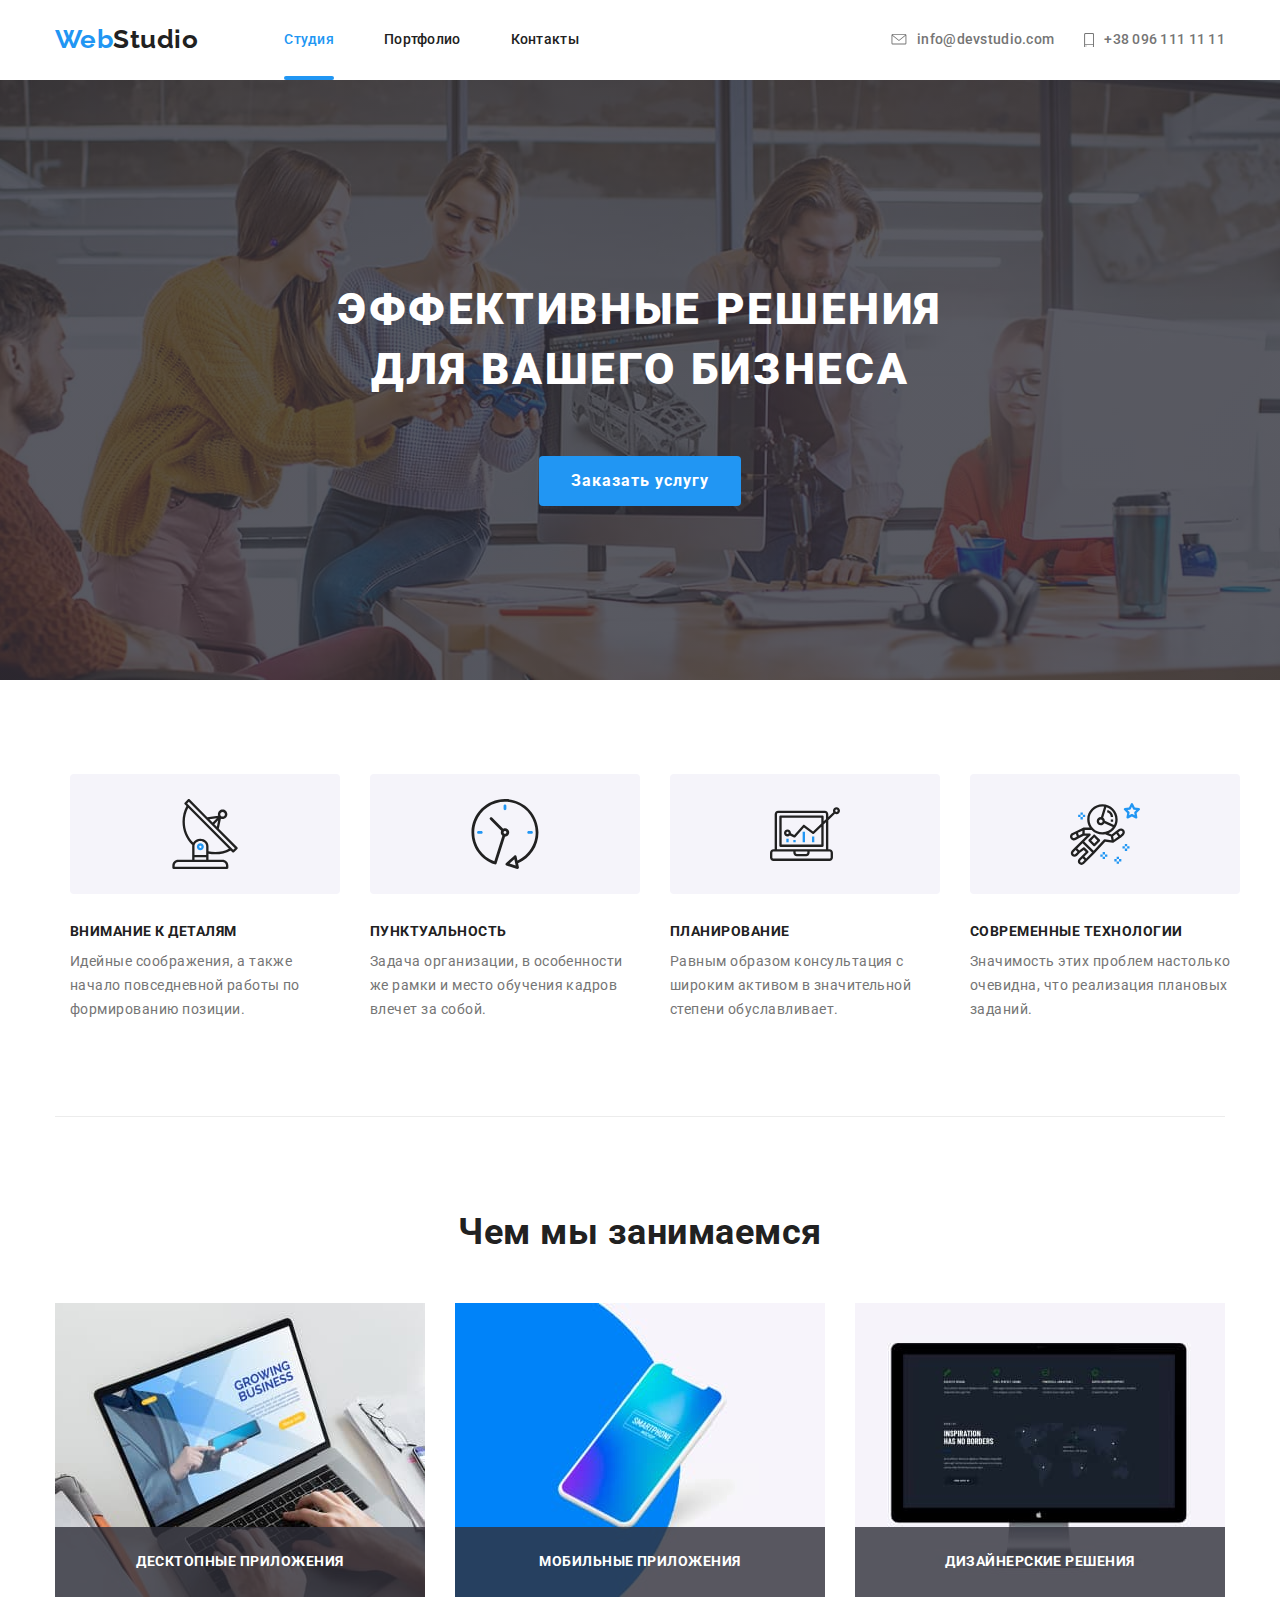
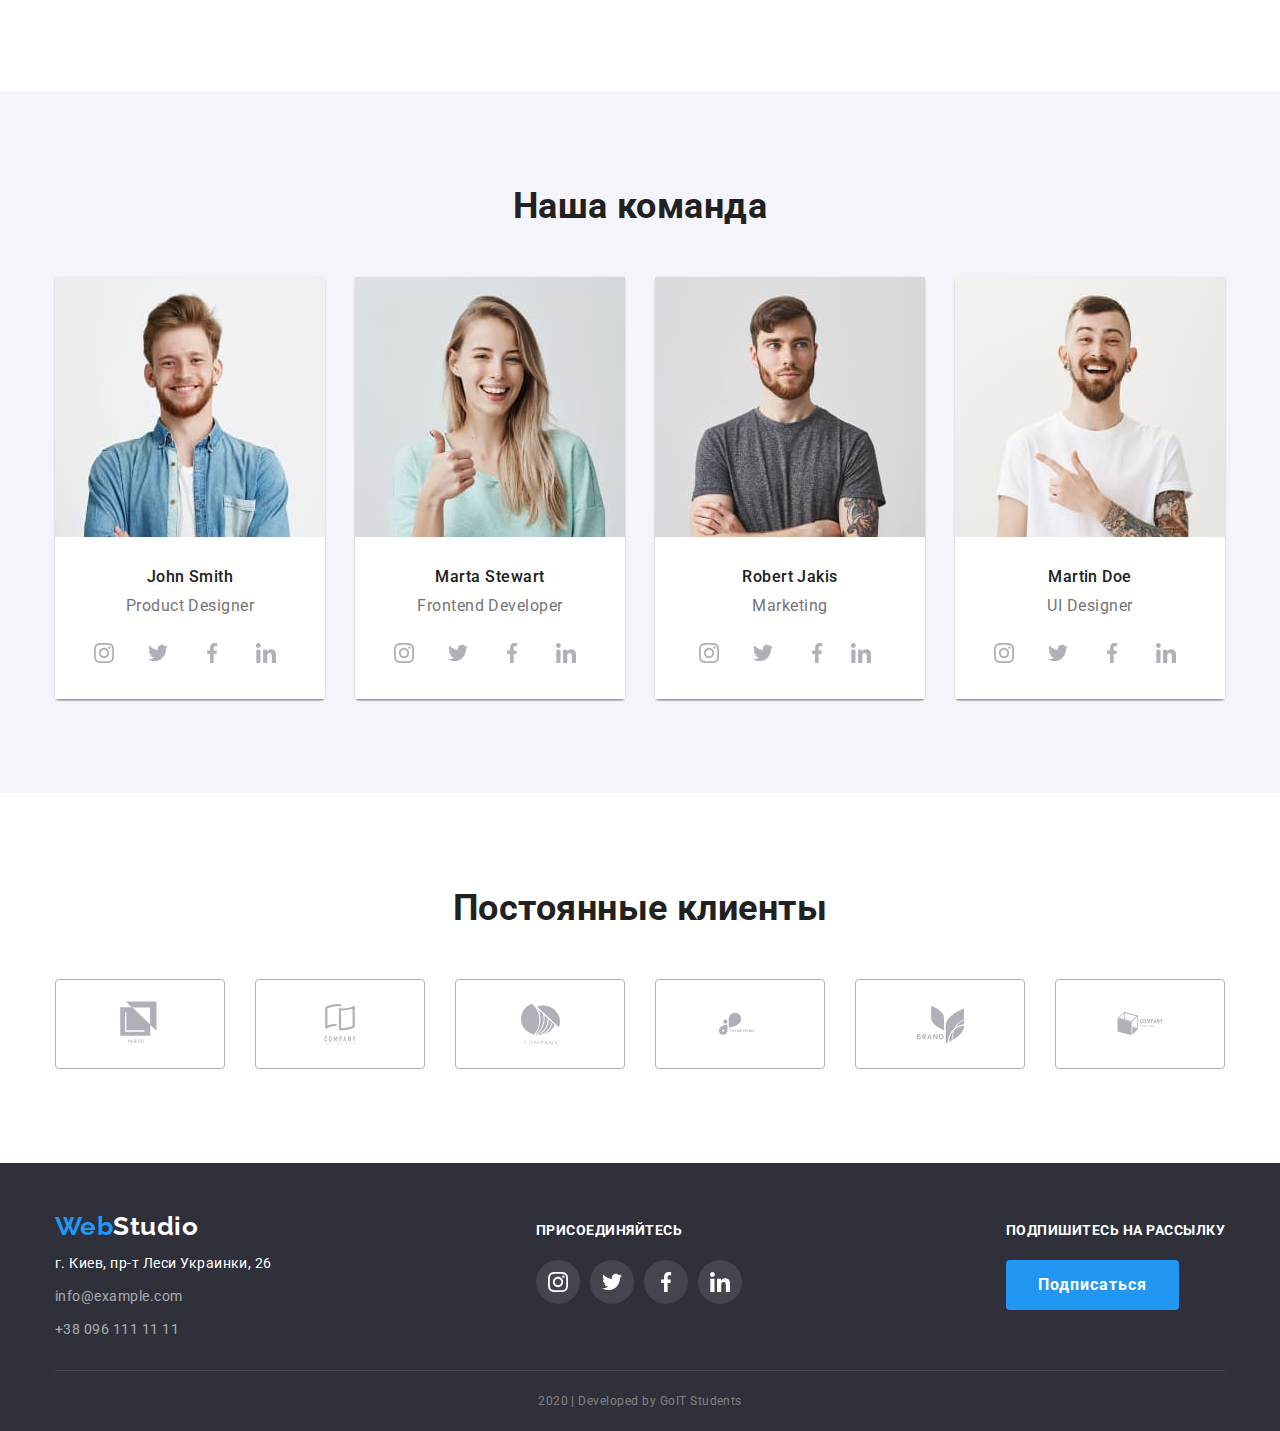
==== commit 30772d87: "Update index.html" ====
--- a/index.html
+++ b/index.html
@@ -466,7 +466,7 @@
 
     <!--Modal-->
 
-    <div class="backdrop data-modal">
+    <div class="backdrop is-hidden data-modal">
       <div class="modal">
         <button data-modal-close class="exit-modal" type="button">
         </button>
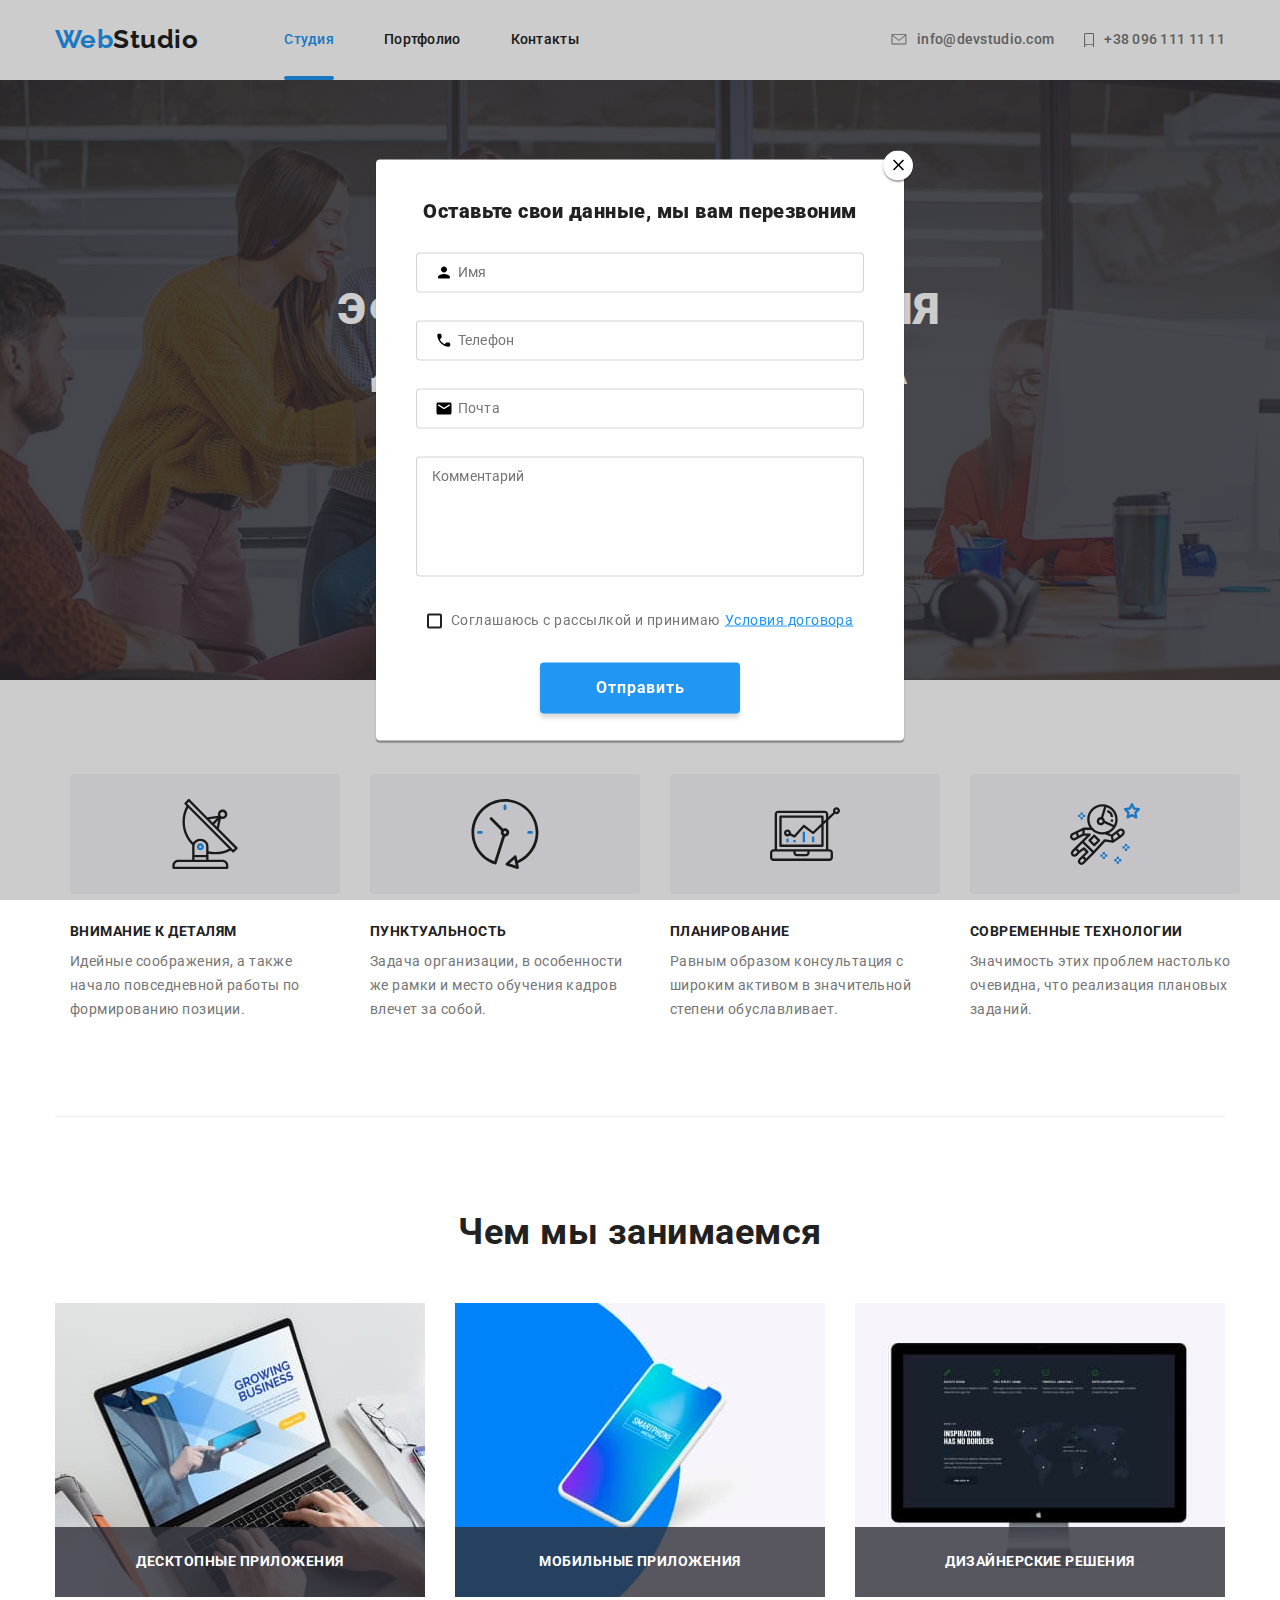
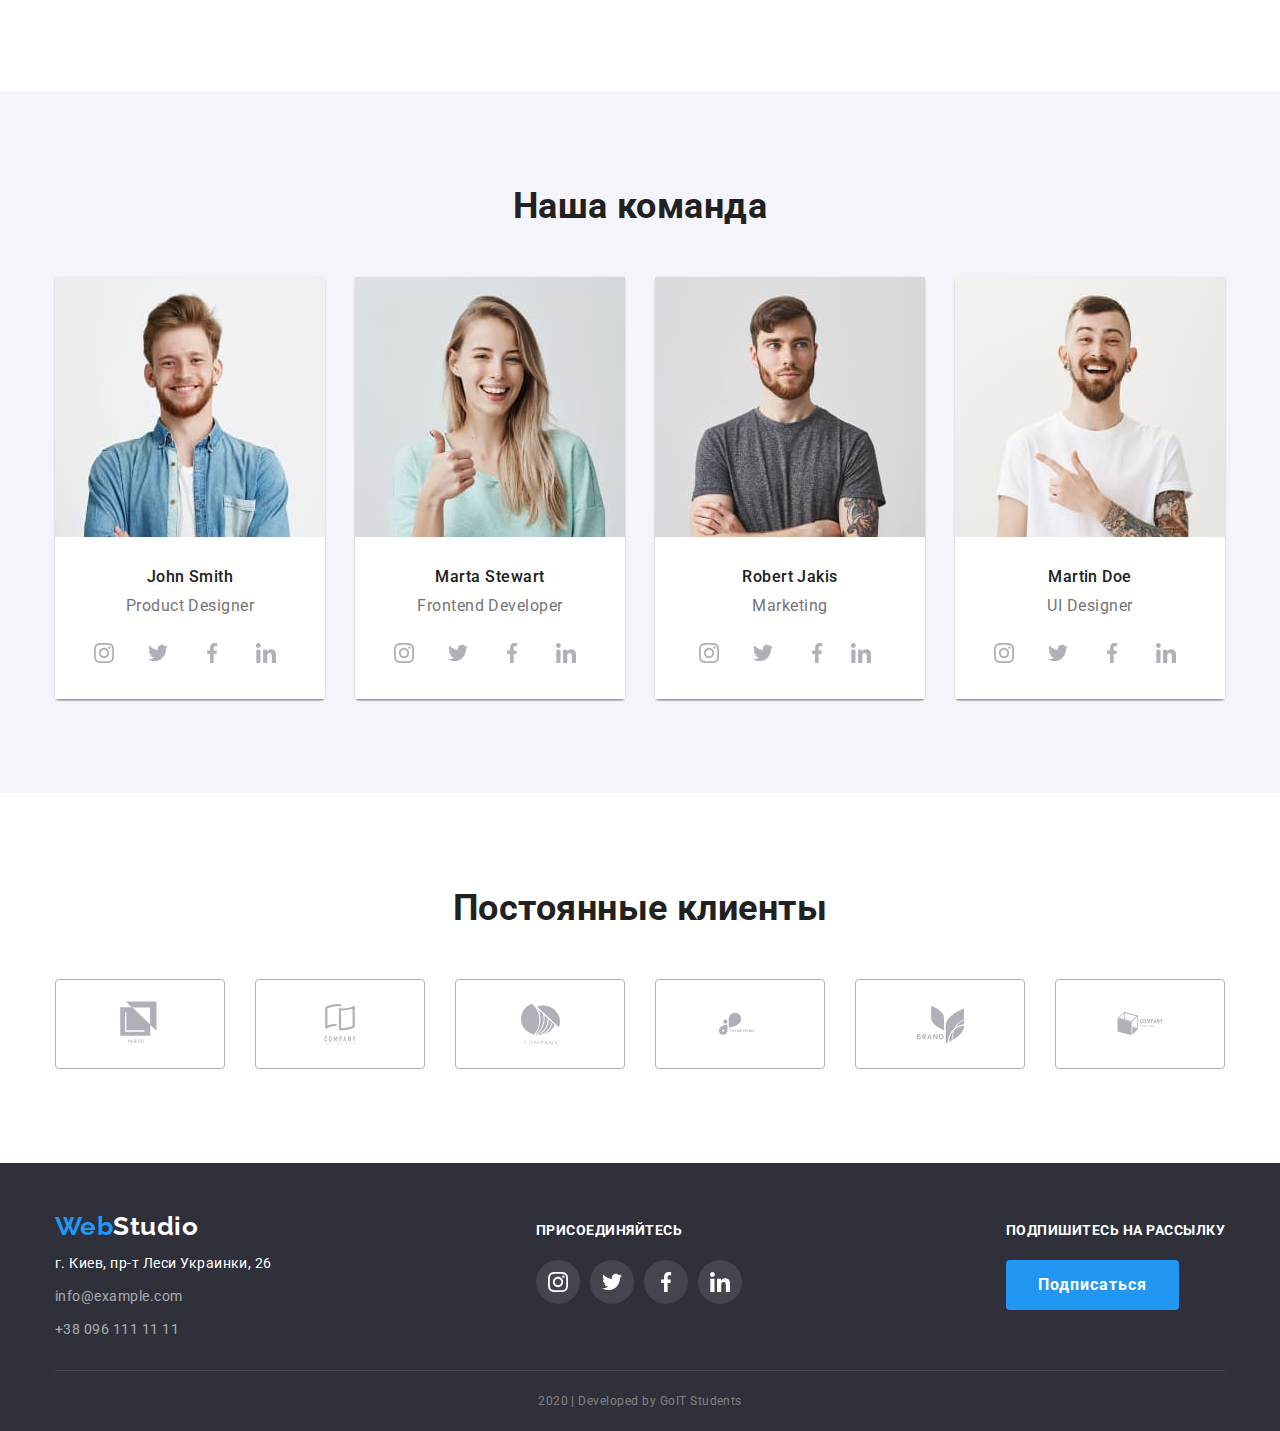
==== commit df4aea1b: "backdrop" ====
--- a/css/styles.css
+++ b/css/styles.css
@@ -241,7 +241,7 @@
   background: rgba(0, 0, 0, 0.2);
 }
 
-.backdrop.is-hidden {
+.modal.is-hidden {
   opacity: 0;
   pointer-events: none;
 }
@@ -256,6 +256,7 @@
   height: 581px;
 
   border-radius: 4px;
+  opacity: 1;
 
   background: var(--background-color);
   box-shadow: 0px 2px 1px rgba(0, 0, 0, 0.2), 0px 1px 1px rgba(0, 0, 0, 0.14),
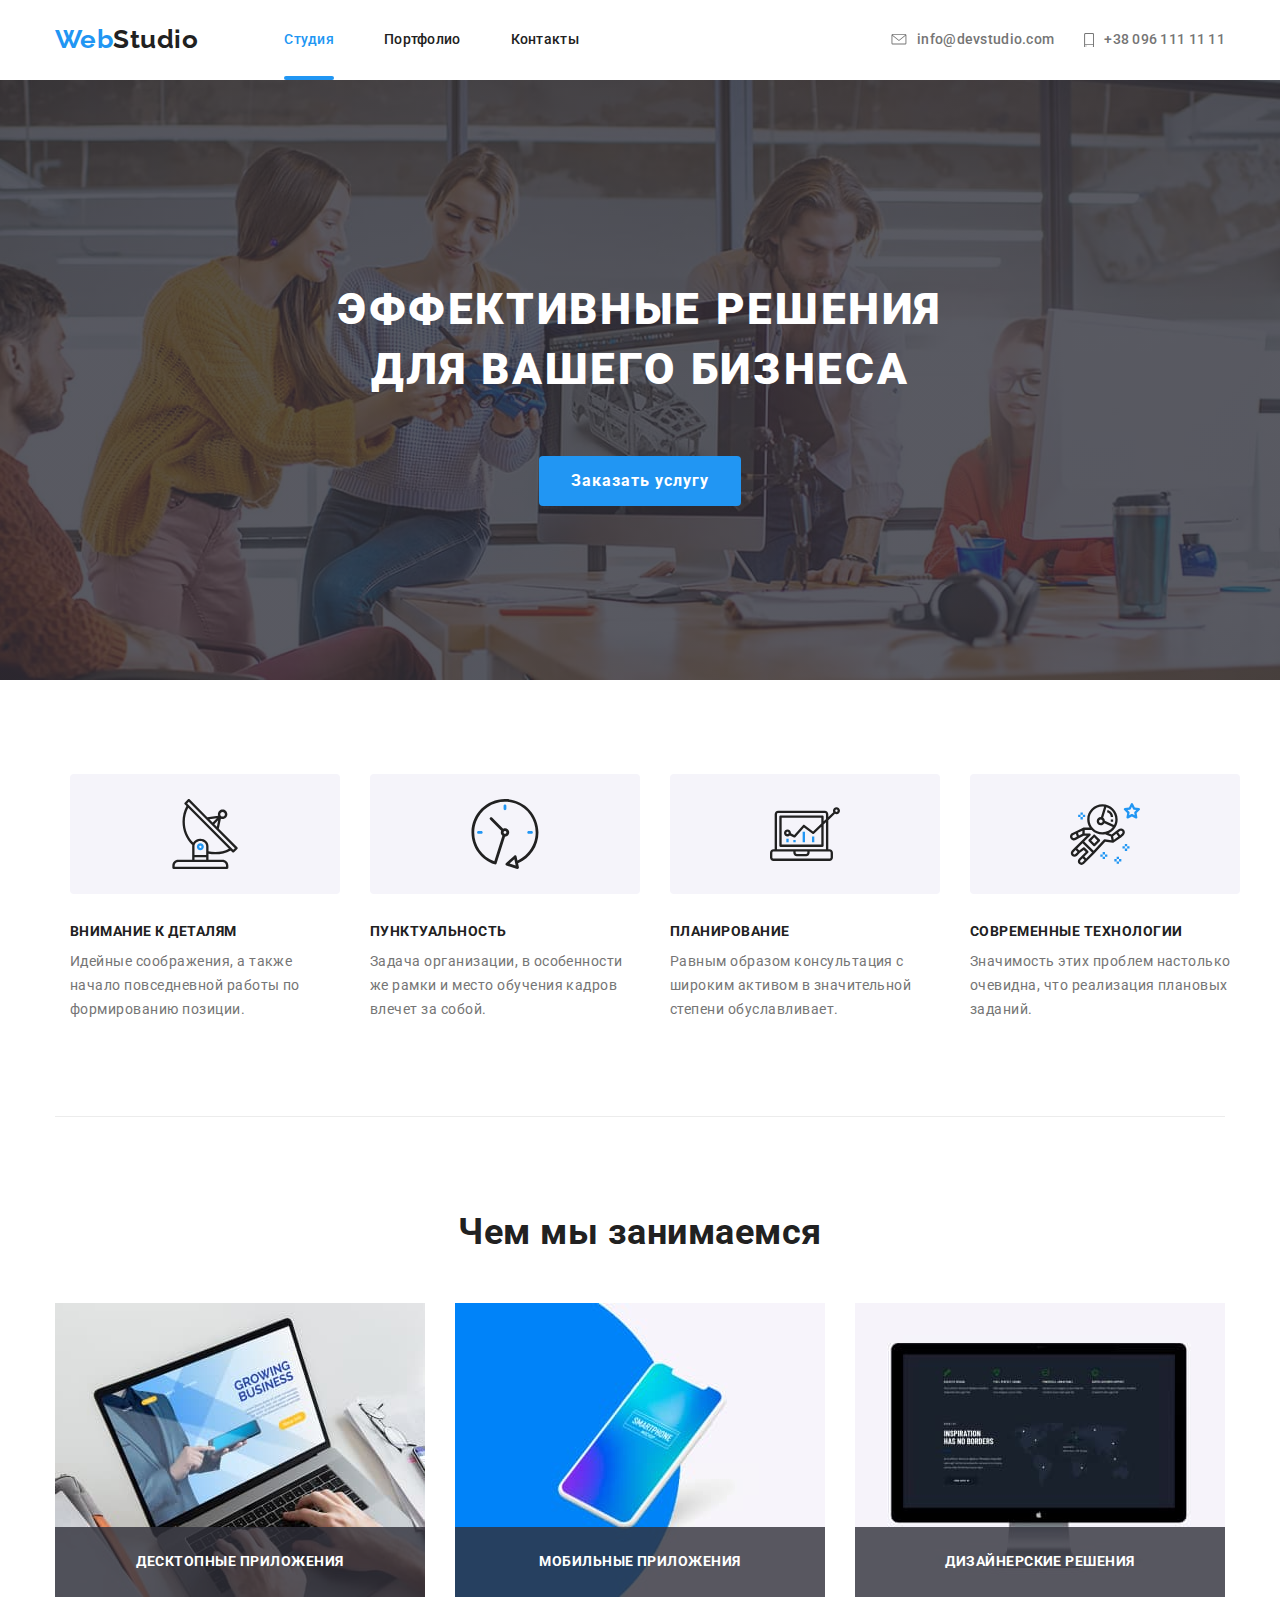
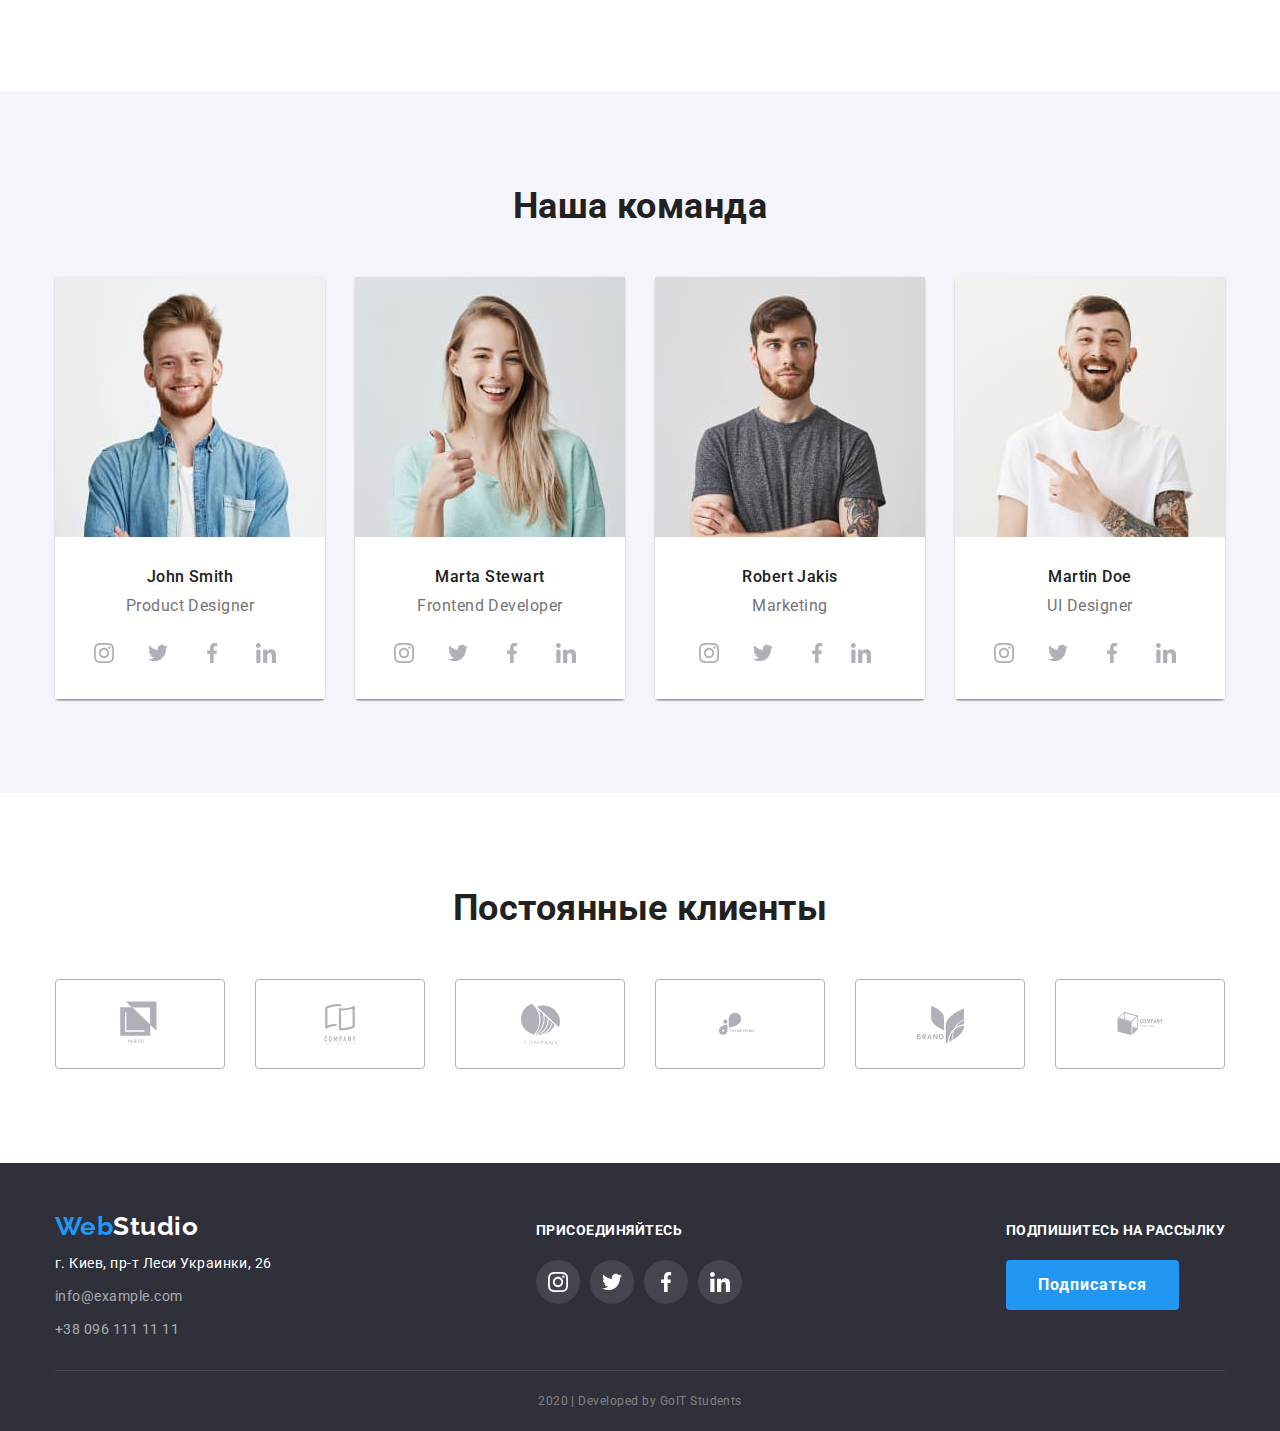
==== commit 8cba49d0: "finish" ====
--- a/index.html
+++ b/index.html
@@ -64,7 +64,7 @@
             эффективные решения <br />
             для вашего бизнеса
           </h1>
-          <button data-modal-open class="button-hero" type="button" >Заказать услугу</button>
+          <button class="button-hero" data-modal-open>Заказать услугу</button>
         </div>
       </section>
 
@@ -466,9 +466,9 @@
 
     <!--Modal-->
 
-    <div class="backdrop is-hidden data-modal">
+    <div class="backdrop is-hidden" data-modal>
       <div class="modal">
-        <button data-modal-close class="exit-modal" type="button">
+        <button class="exit-modal" data-modal-close  >
         </button>
 
         <form class="js-speaker-form" autocomplete="off">
--- a/css/styles.css
+++ b/css/styles.css
@@ -237,11 +237,12 @@
 
   width: 100%;
   height: 100%;
+  opacity: 1;
 
   background: rgba(0, 0, 0, 0.2);
 }
 
-.modal.is-hidden {
+.backdrop.is-hidden {
   opacity: 0;
   pointer-events: none;
 }
@@ -256,7 +257,6 @@
   height: 581px;
 
   border-radius: 4px;
-  opacity: 1;
 
   background: var(--background-color);
   box-shadow: 0px 2px 1px rgba(0, 0, 0, 0.2), 0px 1px 1px rgba(0, 0, 0, 0.14),
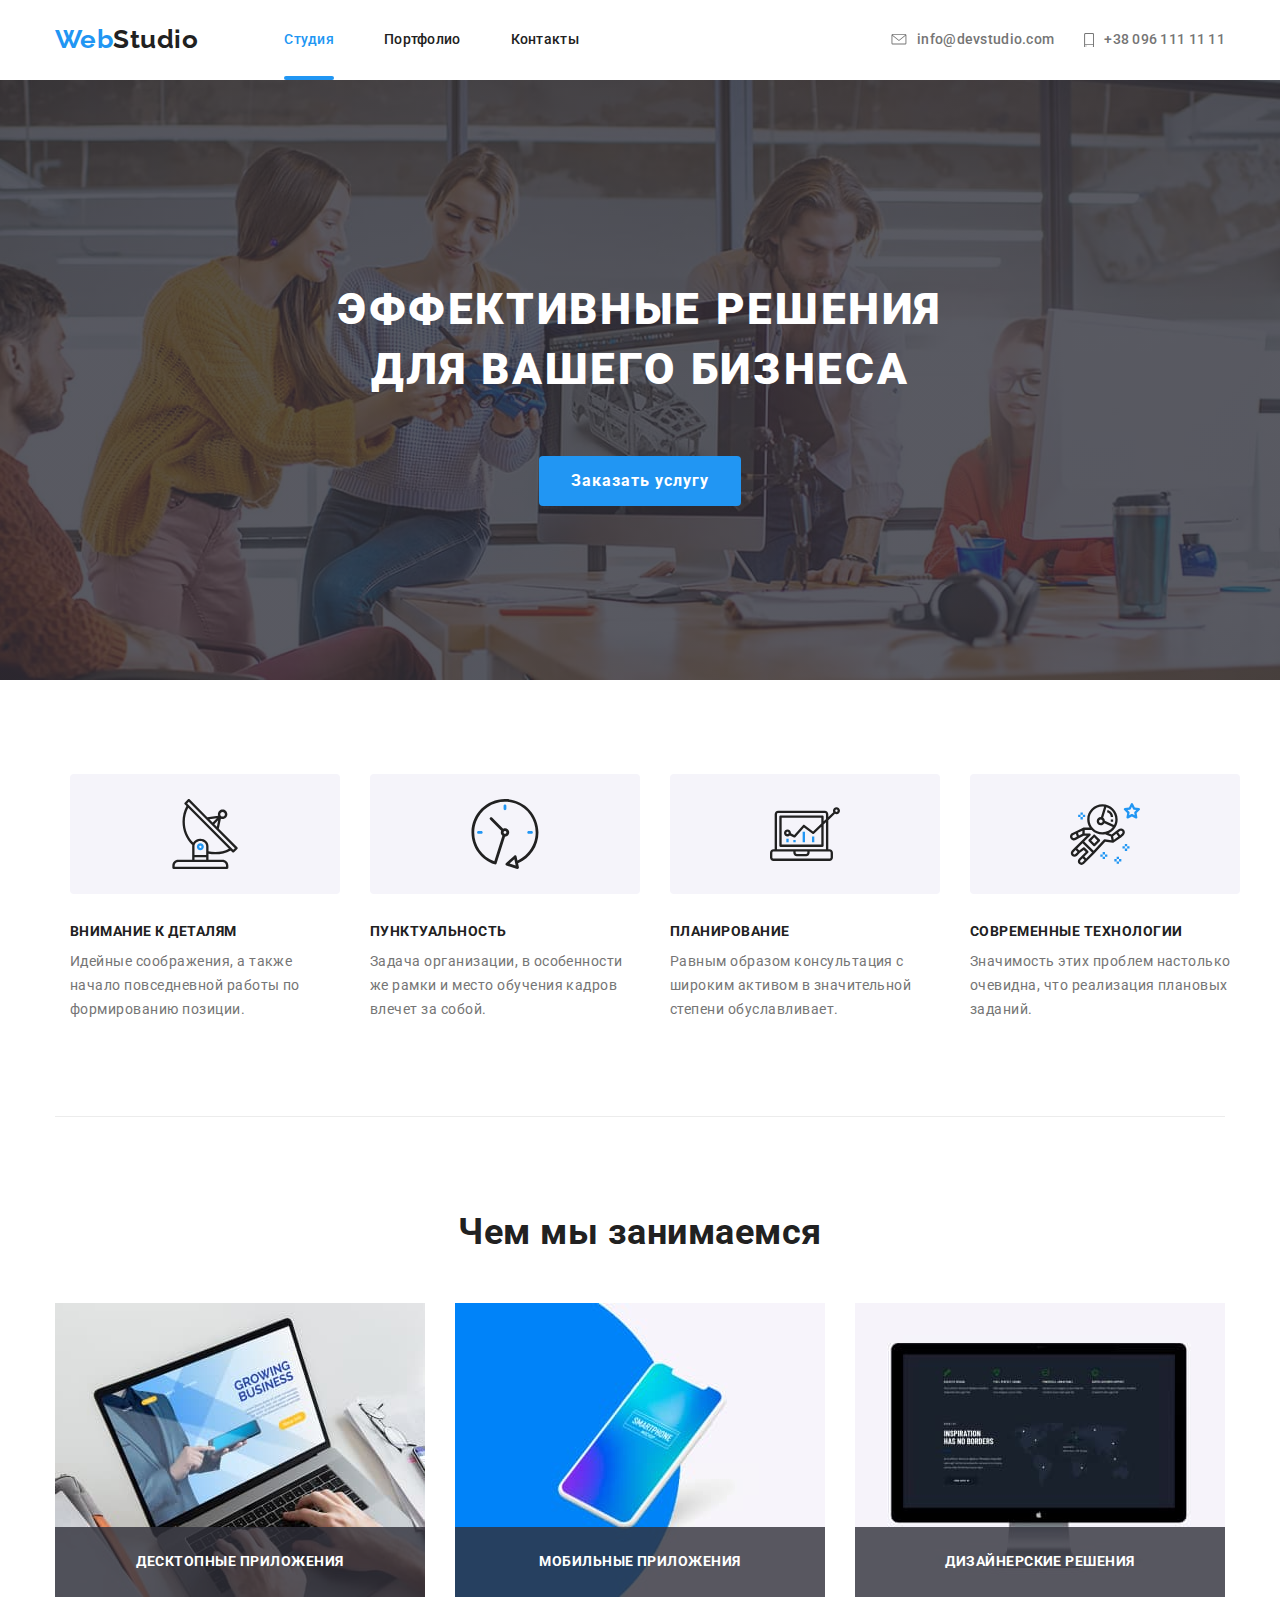
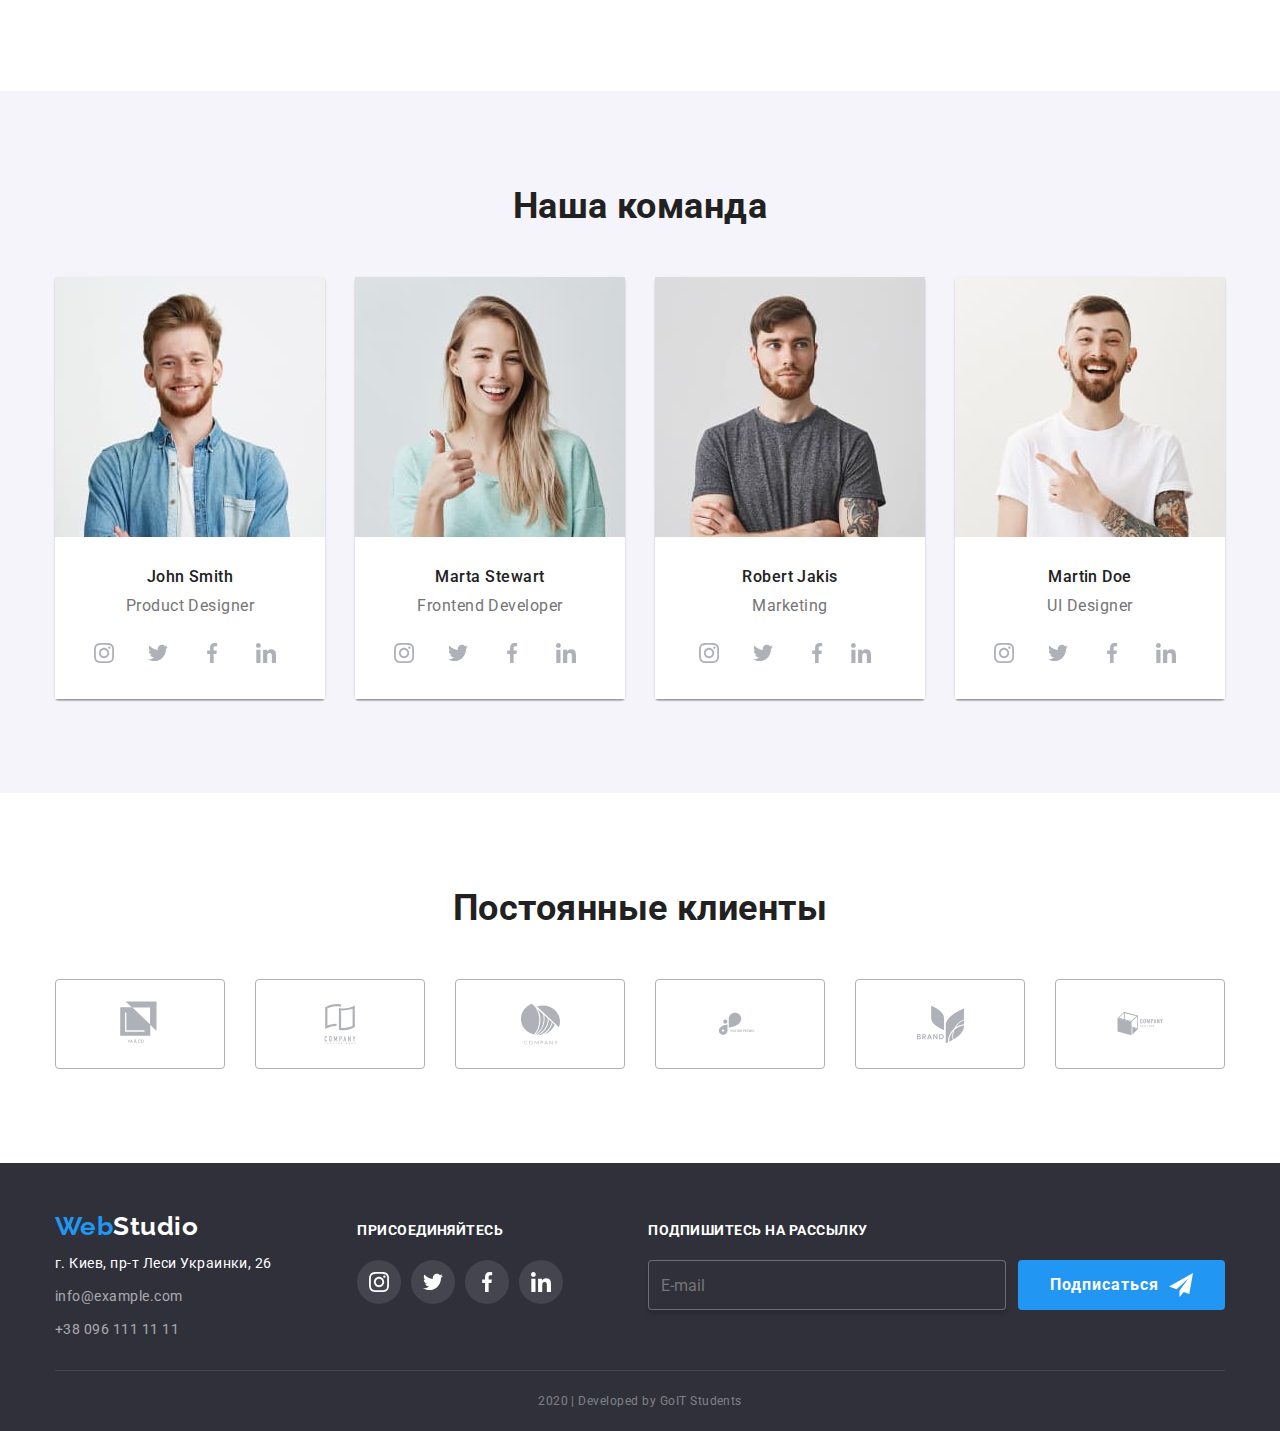
==== commit be41c7d7: "complete" ====
--- a/index.html
+++ b/index.html
@@ -447,21 +447,25 @@
             </li>
           </ul>
         </div>
-          <div class="footer-subscription">
-            <div class="subscription">
-              <div>
-                <p class="title">подпишитесь на рассылку</p>
-              </div>
-                <div>
-                  <a href="" class="footer-button">Подписаться</a>
-                </div>
-            </div>
-          </div>
-        </div>
-          <div class="container copyright">
-            <p class="copyright">2020 | Developed by GoIT Students</p>
-          </div>
-        
+        <div class="footer-subscription">
+          <div class="subscription">
+            <b class="title">подпишитесь на рассылку</b>
+            <form class="footer-form" autocomplete="off">
+              <label for="mail">
+                <input type="email" class="footer-input" name="mail" placeholder="E-mail">
+              </label>
+              <button class="footer-button" type="submit">Подписаться
+                <svg width="24" height="24" class="footer-mail">
+                  <use href="./images/sprite.svg#icon-send"></use>
+                </svg>
+              </button>
+            </form>
+          </div>
+        </div>
+      </div>
+      <div class="container copyright">
+        <p class="copyright">2020 | Developed by GoIT Students</p>
+      </div>
     </footer>
 
     <!--Modal-->
@@ -496,7 +500,7 @@
               <use href="./images/sprite.svg#icon-email"></use>
             </svg>
           </div>
-          <div class="form-field">
+          <div class="form-field comment">
             <textarea name="comment" class="form-textarea" id="comment" placeholder=" "></textarea>
             <label for="comment" class="form-comment">Комментарий</label>
           </div>
--- a/css/styles.css
+++ b/css/styles.css
@@ -254,7 +254,6 @@
   transform: translate(-50%, -50%);
 
   width: 528px;
-  height: 581px;
 
   border-radius: 4px;
 
@@ -278,8 +277,7 @@
   transition: border 250ms cubic-bezier(0.4, 0, 0.2, 1);
 }
 
-.form-input:focus,
-.form-input:not(:placeholder-shown) {
+.form-input:focus {
   border: 1px solid var(--accent-color);
 }
 
@@ -343,6 +341,11 @@
   border-radius: 4px;
 }
 
+.form-field.comment {
+  position: relative;
+  margin-bottom: 20px;
+}
+
 textarea {
   box-sizing: border-box;
   width: 100%;
@@ -361,8 +364,7 @@
   transition: border 250ms cubic-bezier(0.4, 0, 0.2, 1);
 }
 
-.form-textarea:focus,
-.form-textarea:not(:placeholder-shown) {
+.form-textarea:focus {
   border: 1px solid var(--accent-color);
 }
 
@@ -894,9 +896,12 @@
 }
 
 .footer-button {
-  display: inline-block;
+  display: flex;
+  align-items: center;
+
   padding: 10px 32px;
   border-radius: 4px;
+  border: 0px;
 
   font-weight: 700;
   font-size: 16px;
@@ -906,6 +911,37 @@
 
   color: var(--background-color);
   background-color: var(--accent-color);
+}
+
+.footer-form {
+  display: flex;
+  align-items: center;
+  margin: 0;
+  padding: 0;
+}
+
+.footer-input {
+  box-sizing: border-box;
+  width: 358px;
+  height: 50px;
+  margin-right: 12px;
+  padding-left: 12px;
+
+  border-radius: 4px;
+  border: 1px solid rgba(255, 255, 255, 0.3);
+
+  font-size: 16px;
+  line-height: 1.25;
+
+  box-shadow: 0px 4px 4px rgba(0, 0, 0, 0.15);
+
+  color: var(--footer-navigation-color);
+  background-color: #2f303a;
+}
+
+.footer-mail {
+  margin-left: 10px;
+  fill: var(--background-color);
 }
 
 .footer .copyright {
